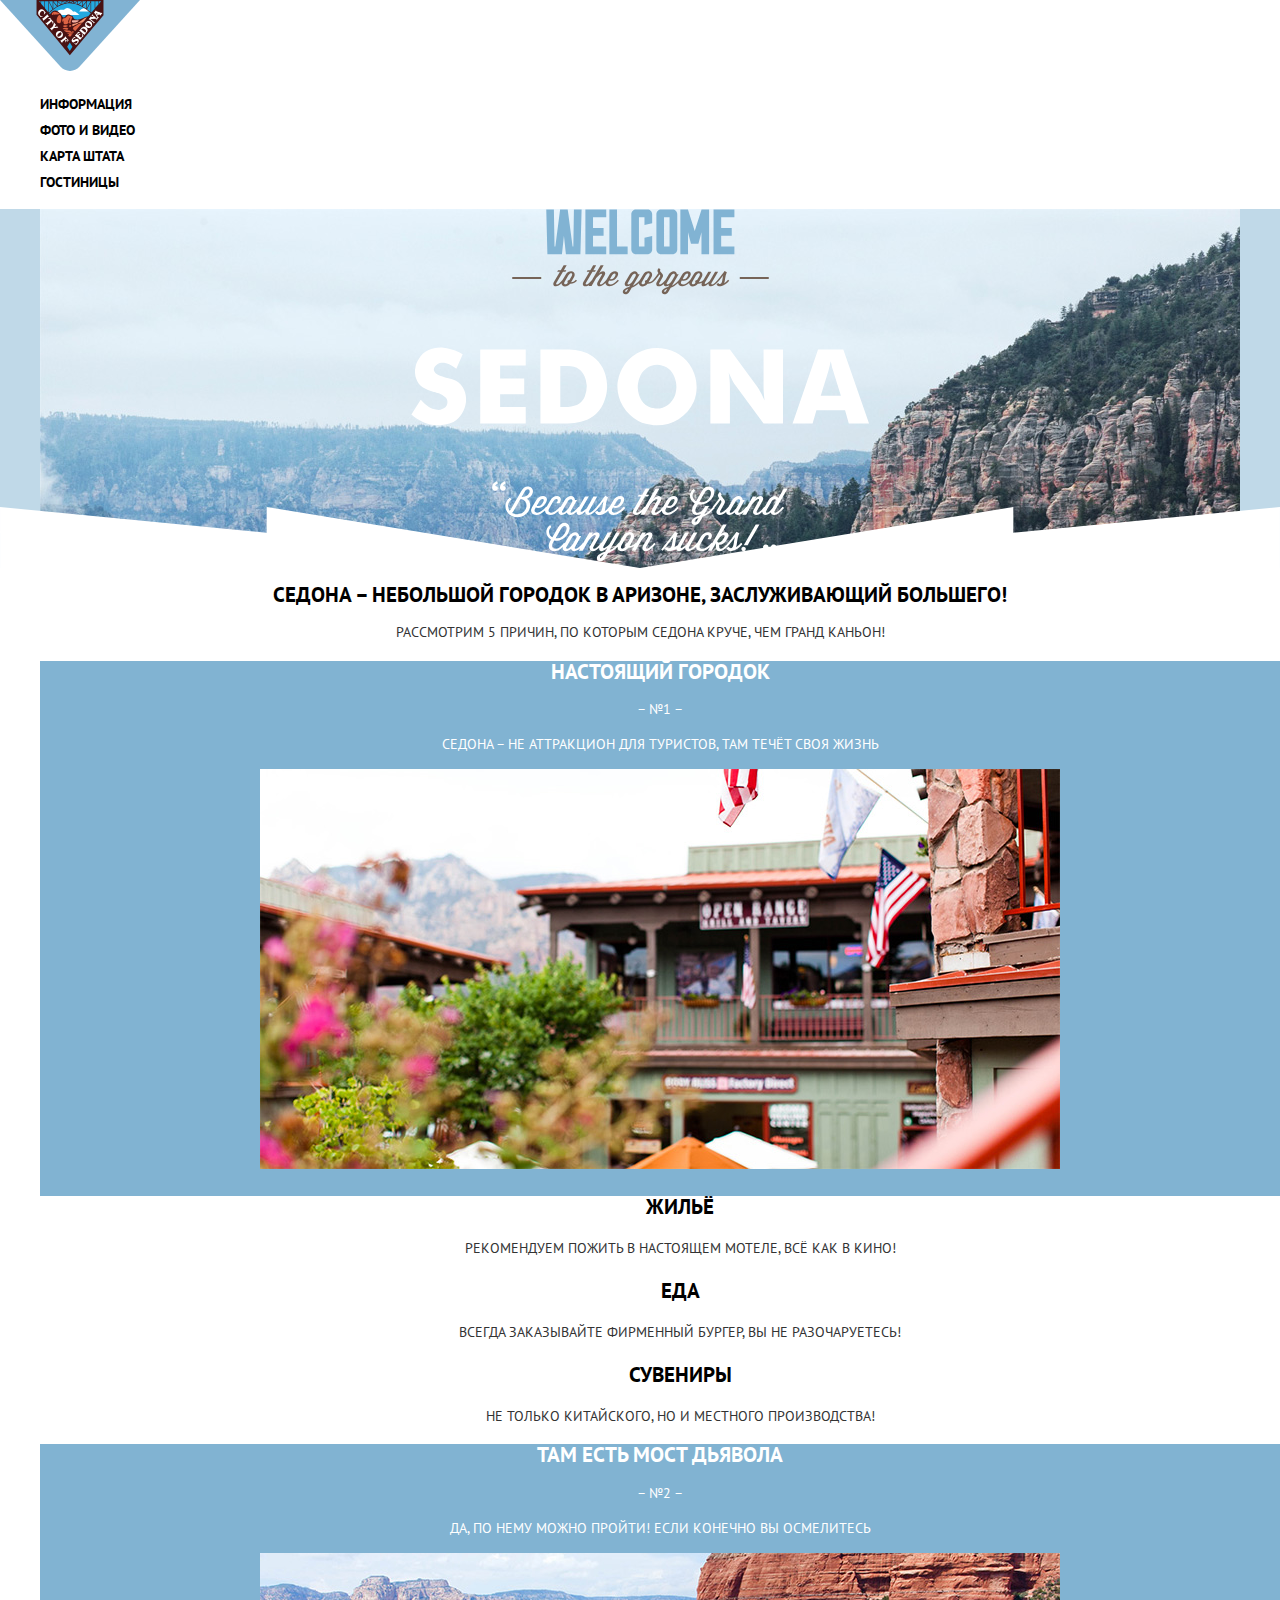
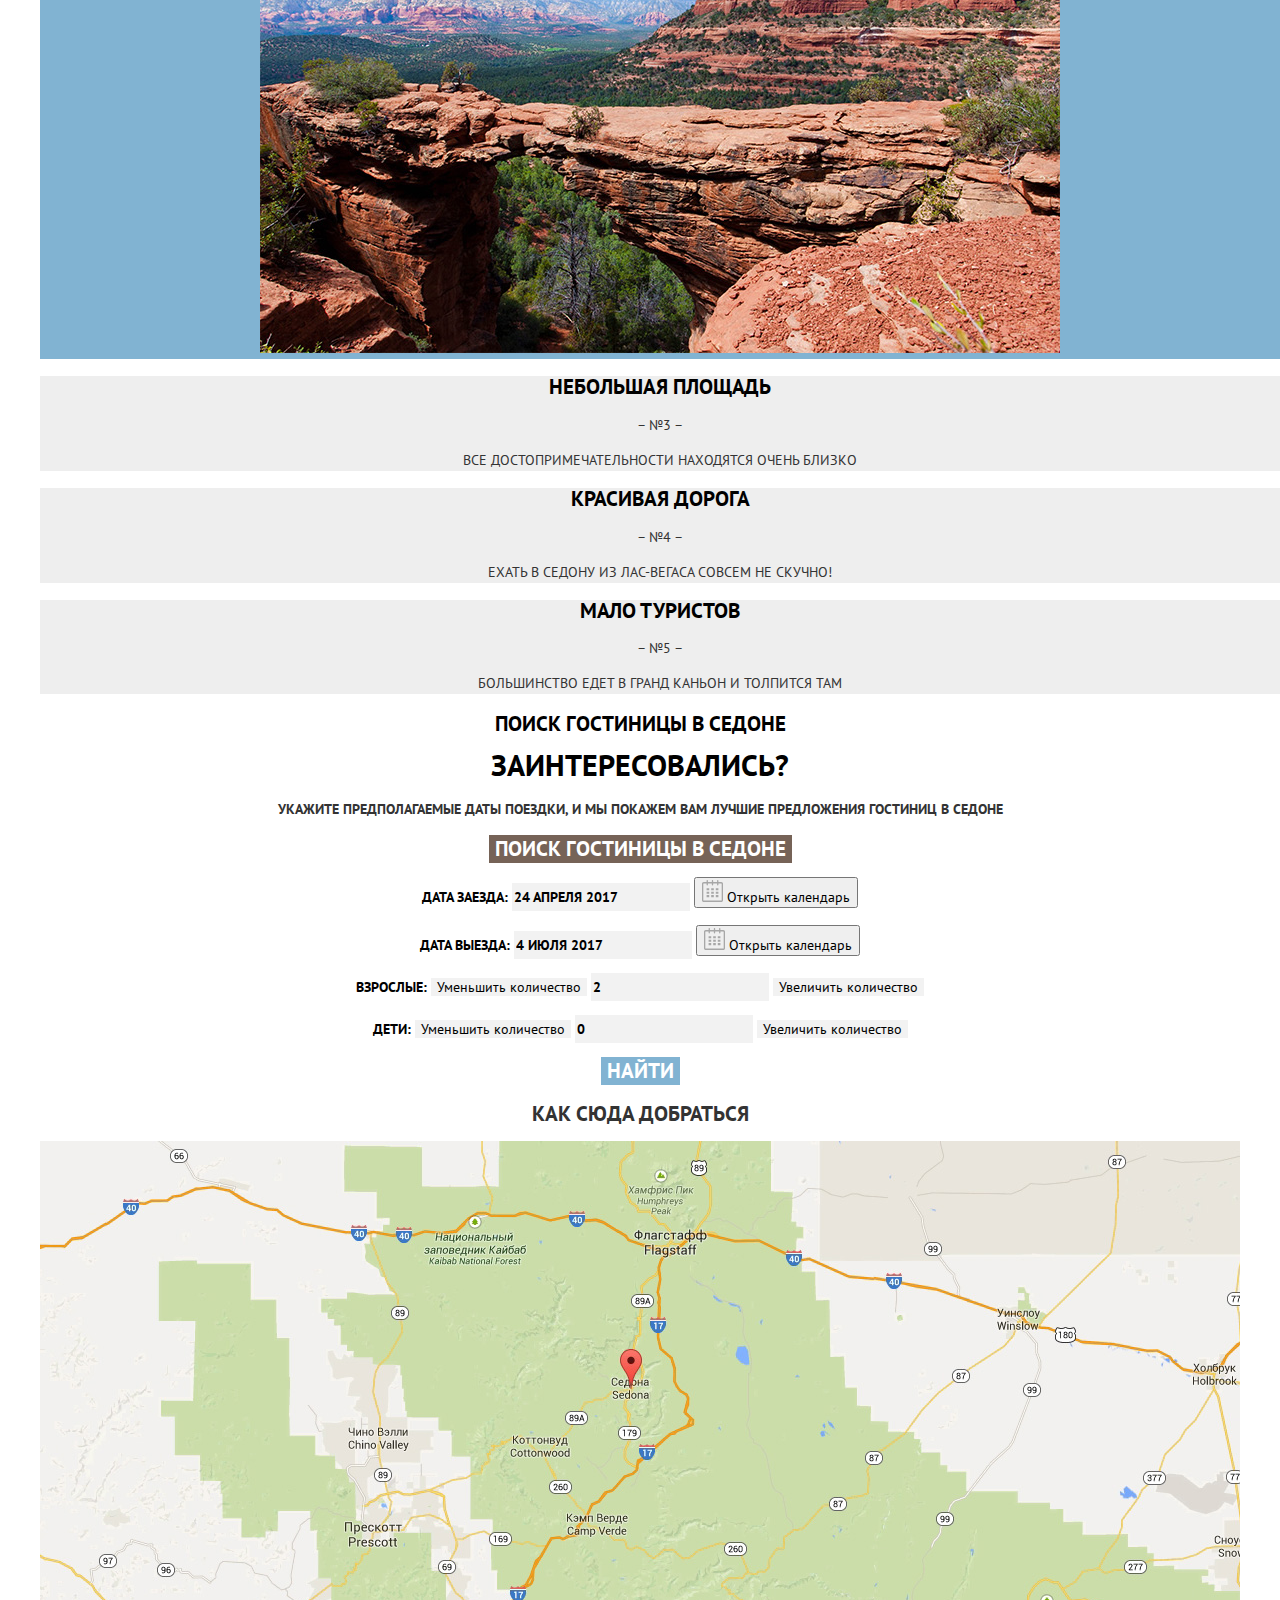
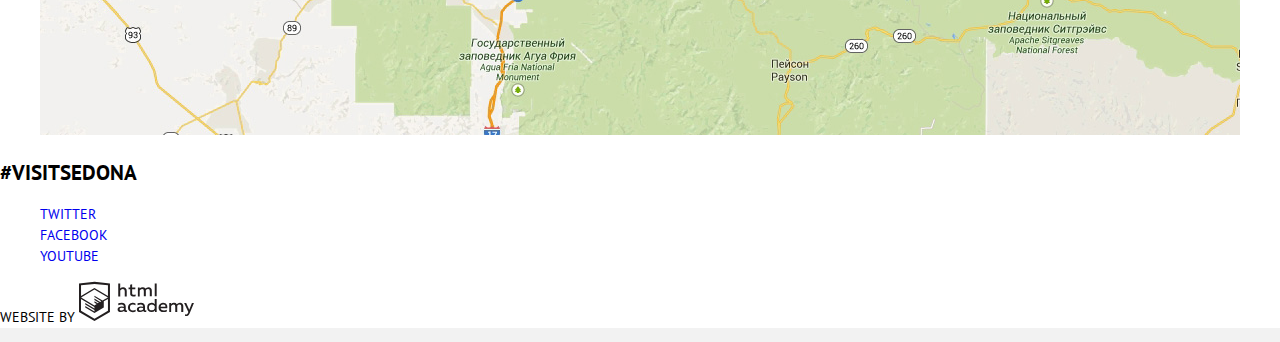
==== index.html @ 7638b052 "Добавляет базовую стилизацию" ====
<!DOCTYPE html>
<html lang="ru">
  <head>
    <meta charset="utf-8">
    <title>HTML Academy: Седона</title>
    <link href="https://fonts.googleapis.com/css?family=PT+Sans:400,700&amp;subset=cyrillic" rel="stylesheet">
    <link href="css/normalize.css" rel="stylesheet">
    <link href="css/style.css" rel="stylesheet">
  </head>
  <body>
    <div class="wrapper">
      <header class="main-header">
        <a class="main-header-logo"><img src="img/logo-sedona.svg" alt="Логотип города Седоны" width="140" height="71"></a>
        <nav class="main-nav">
          <ul class="main-nav-list">
            <li class="main-nav-item"><a href="information.html">Информация</a></li>
            <li class="main-nav-item"><a href="media.html">Фото и видео</a></li>
            <li class="main-nav-item"><a href="map.html">Карта штата</a></li>
            <li class="main-nav-item"><a href="hotels.html">Гостиницы</a></li>
          </ul>
        </nav>
      </header>
      <main class="container">
        <section class="intro" style="background-color: rgba(129, 179, 210, 0.5);">
          <img class="intro-text" src="img/intro-welcome.svg" alt="Добро пожаловать в Седону" width="459" height="353">
        </section>
        <section class="general-info">
          <h1>Седона – небольшой городок в Аризоне, заслуживающий большего!</h1>
          <p>Рассмотрим 5 причин, по которым Седона круче, чем Гранд Каньон!</p>
        </section>
        <section class="features-list">
          <ol>
            <li class="feature-item feature-separate">
              <h2>Настоящий городок</h2>
              <span>–  №1  –</span>
              <p>Седона – не аттракцион для туристов, там течёт своя жизнь</p>
              <img class="feature-image" src="img/feature-1.jpg" alt="Фото Седоны" width="800" height="400">
              <ul class="services-list">
                <li class="services-item">
                  <h3>Жильё</h3>
                  <p>Рекомендуем пожить в настоящем мотеле, всё как в кино!</p>
                </li>
                <li class="services-item">
                  <h3>Еда</h3>
                  <p>Всегда заказывайте фирменный бургер, вы не разочаруетесь!</p>
                </li>
                  <li class="services-item">
                  <h3>Сувениры</h3>
                  <p>Не только китайского, но и местного производства!</p>
                </li>
              </ul>
            </li>
            <li class="feature-item feature-separate">
              <h2>Там есть мост дьявола</h2>
              <span>–  №2 –</span>
              <p>Да, по нему можно пройти! Если конечно вы осмелитесь</p>
              <img class="feature-image" src="img/feature-2.jpg" alt="Мост дьявола" width="800" height="400">
            </li>
            <li class="feature-item feature-united">
              <h2>Небольшая площадь</h2>
              <span>–  №3 –</span>
              <p>Все достопримечательности находятся очень близко</p>
            </li>
            <li class="feature-item feature-united">
              <h2>Красивая дорога</h2>
              <span>–  №4 –</span>
              <p>Ехать в Седону из Лас-Вегаса совсем не скучно!</p>
            </li>
            <li class="feature-item feature-united">
              <h2>Мало туристов</h2>
              <span>–  №5 –</span>
              <p>Большинство едет в Гранд Каньон и толпится там</p>
            </li>
          </ol>
        </section>
        <section class="search-hotel">
          <h2 class="visually-hidden">Поиск гостиницы в Седоне</h2>
          <b>Заинтересовались?</b>
          <p>Укажите предполагаемые даты поездки, и мы покажем вам лучшие предложения гостиниц в Седоне</p>
          <button class="search-button" type="button">Поиск гостиницы в Седоне</button>
          <div class="modal">
            <form class="search-hotel-form" action="https://echo.htmlacademy.ru" method="post">
              <p class="search-form-item">
                <label for="arrival-date">Дата заезда:</label>
                <input type="text" id="arrival-date" name="arrival-date" value="24 апреля 2017">
                <button class="search-form-calendar" type="button">
                  <svg xmlns="http://www.w3.org/2000/svg" width="21" height="22" viewBox="0 0 21 22"><path d="M19.251 2.025h-2.845V.648c0-.381-.294-.689-.656-.689-.363 0-.656.308-.656.689v1.377h-3.938V.648c0-.381-.294-.689-.655-.689-.363 0-.657.308-.657.689v1.377H5.906V.648c0-.381-.294-.689-.656-.689-.363 0-.657.308-.657.689v1.377H1.75C.784 2.025 0 2.847 0 3.862v16.302C0 21.179.784 22 1.75 22h17.501c.966 0 1.749-.821 1.749-1.836V3.862c0-1.015-.783-1.837-1.749-1.837zm.437 18.139a.448.448 0 0 1-.437.459H1.75a.45.45 0 0 1-.438-.459V3.862a.45.45 0 0 1 .438-.459h2.844v1.378c0 .381.294.689.657.689.362 0 .656-.308.656-.689V3.403h3.938v1.378c0 .381.294.689.657.689.361 0 .655-.308.655-.689V3.403h3.938v1.378c0 .381.293.689.656.689.362 0 .656-.308.656-.689V3.403h2.845c.241 0 .437.206.437.459v16.302z"/><path d="M4.594 8.225h2.625v2.066H4.594zM4.594 11.668h2.625v2.067H4.594zM4.594 15.112h2.625v2.066H4.594zM9.188 15.112h2.625v2.066H9.188zM9.188 11.668h2.625v2.067H9.188zM9.188 8.225h2.625v2.066H9.188zM13.781 15.112h2.625v2.066h-2.625zM13.781 11.668h2.625v2.067h-2.625zM13.781 8.225h2.625v2.066h-2.625z"/></svg>
                  <span class="visually-hidden">Открыть календарь</span>
                </button>
              </p>
              <p class="search-form-item">
                <label for="departure-date">Дата выезда:</label>
                <input type="text" id="departure-date" name="departure-date" value="4 июля 2017">
                <button class="search-form-calendar" type="button">
                  <svg xmlns="http://www.w3.org/2000/svg" width="21" height="22" viewBox="0 0 21 22"><path d="M19.251 2.025h-2.845V.648c0-.381-.294-.689-.656-.689-.363 0-.656.308-.656.689v1.377h-3.938V.648c0-.381-.294-.689-.655-.689-.363 0-.657.308-.657.689v1.377H5.906V.648c0-.381-.294-.689-.656-.689-.363 0-.657.308-.657.689v1.377H1.75C.784 2.025 0 2.847 0 3.862v16.302C0 21.179.784 22 1.75 22h17.501c.966 0 1.749-.821 1.749-1.836V3.862c0-1.015-.783-1.837-1.749-1.837zm.437 18.139a.448.448 0 0 1-.437.459H1.75a.45.45 0 0 1-.438-.459V3.862a.45.45 0 0 1 .438-.459h2.844v1.378c0 .381.294.689.657.689.362 0 .656-.308.656-.689V3.403h3.938v1.378c0 .381.294.689.657.689.361 0 .655-.308.655-.689V3.403h3.938v1.378c0 .381.293.689.656.689.362 0 .656-.308.656-.689V3.403h2.845c.241 0 .437.206.437.459v16.302z"/><path d="M4.594 8.225h2.625v2.066H4.594zM4.594 11.668h2.625v2.067H4.594zM4.594 15.112h2.625v2.066H4.594zM9.188 15.112h2.625v2.066H9.188zM9.188 11.668h2.625v2.067H9.188zM9.188 8.225h2.625v2.066H9.188zM13.781 15.112h2.625v2.066h-2.625zM13.781 11.668h2.625v2.067h-2.625zM13.781 8.225h2.625v2.066h-2.625z"/></svg>
                  <span class="visually-hidden">Открыть календарь</span>
                </button>
              </p>
              <p class="search-form-item">
                <label for="adults-amount">Взрослые:</label>
                <button class="amount-button amount-less" type="button">
                  <span class="visually-hidden">Уменьшить количество</span>
                </button>
                <input type="text" id="adults-amount" name="adults-amount" value="2">
                <button class="amount-button amount-more" type="button">
                  <span class="visually-hidden">Увеличить количество</span>
                </button>
              </p>
              <p class="search-form-item">
                <label for="children-amount">Дети:</label>
                <button class="amount-button amount-less" type="button">
                  <span class="visually-hidden">Уменьшить количество</span>
                </button>
                <input type="text" id="children-amount" name="children-amount" value="0">
                <button class="amount-button amount-more" type="button">
                  <span class="visually-hidden">Увеличить количество</span>
                </button>
              </p>
              <button class="modal-search-button" type="submit">Найти</button>
            </form>
          </div>
        </section>
        <section class="map">
          <h2 class="visually-hidden">Как сюда добраться</h2>
          <img src="img/map.jpg" alt="Карта дорог, ведущих к Седоне" width="1200" height="594">
        </section>
      </main>
      <footer class="main-footer">
        <p class="footer-hashtag">#visitsedona</p>
        <div class="footer-social">
          <ul>
            <li>
              <a class="social-button social-button-twitter" href="#"><span class="visually-hidden">Twitter</span></a>
            </li>
            <li>
              <a class="social-button social-button-facebook" href="#"><span class="visually-hidden">Facebook</span></a>
            </li>
            <li>
              <a class="social-button social-button-youtube" href="#"><span class="visually-hidden">Youtube</span></a>
            </li>
          </ul>
        </div>
        <p class="footer-copyright">
          <span>Website by</span>
          <a class="main-footer-logo" href="https://htmlacademy.ru/intensive/htmlcss" target="_blank">
            <svg id="Layer_1" data-name="Layer 1" xmlns="http://www.w3.org/2000/svg" viewBox="0 0 108.08 36.85" width="115" height="41"><title>Логотип HTML Academy</title><path d="M44.61,26.88a2,2,0,0,0,.55-0.1v1.33a3.25,3.25,0,0,1-1.18.21,1.67,1.67,0,0,1-1.67-1,4.84,4.84,0,0,1-3.14,1.08c-1.51,0-2.91-.83-2.91-2.55,0-2.13,2-2.79,3.71-2.79a11.08,11.08,0,0,1,2.17.25v-0.3c0-1-.76-1.77-2.19-1.77a7.42,7.42,0,0,0-3,.64v-1.7a10.21,10.21,0,0,1,3.19-.55c2.36,0,3.81,1.12,3.81,3.65v3a0.54,0.54,0,0,0,.49.59h0.17Zm-6.44-1.13A1.35,1.35,0,0,0,39.63,27h0.11a3.39,3.39,0,0,0,2.41-1V24.58a9.72,9.72,0,0,0-1.81-.21c-1,0-2.16.33-2.16,1.38h0Zm12.36-6.11a5,5,0,0,1,2.57.64V22a4.08,4.08,0,0,0-2.3-.7,2.75,2.75,0,1,0,0,5.49,5,5,0,0,0,2.43-.64v1.71a6.27,6.27,0,0,1-2.76.57A4.21,4.21,0,0,1,46,24.51q0-.21,0-0.41a4.32,4.32,0,0,1,4.18-4.46h0.38Zm12.17,7.24a2,2,0,0,0,.55-0.1v1.33a3.25,3.25,0,0,1-1.18.21,1.67,1.67,0,0,1-1.67-1,4.84,4.84,0,0,1-3.14,1.08c-1.51,0-2.91-.83-2.91-2.55,0-2.13,2-2.79,3.71-2.79a11.08,11.08,0,0,1,2.17.25v-0.3c0-1-.76-1.77-2.19-1.77a7.42,7.42,0,0,0-3,.64v-1.7a10.21,10.21,0,0,1,3.19-.55c2.36,0,3.81,1.12,3.81,3.65v3a0.54,0.54,0,0,0,.49.59h0.17Zm-6.44-1.13A1.35,1.35,0,0,0,57.73,27h0.11a3.39,3.39,0,0,0,2.41-1V24.58a9.72,9.72,0,0,0-1.81-.21c-1.06,0-2.16.33-2.16,1.38h0ZM73,16V28.2H71.35V26.88a3.88,3.88,0,0,1-3.19,1.54,4.4,4.4,0,0,1,0-8.78,3.81,3.81,0,0,1,3,1.3V16H73Zm-4.53,5.22a2.76,2.76,0,1,0,0,5.52A2.86,2.86,0,0,0,71.15,25V23A2.91,2.91,0,0,0,68.49,21.27ZM79,19.64c3.31,0,4.46,2.68,3.92,5.09H76.7c0.21,1.5,1.67,2.11,3.19,2.11a6.11,6.11,0,0,0,2.64-.59v1.6a7.14,7.14,0,0,1-3,.57C77,28.42,74.78,27,74.78,24a4.18,4.18,0,0,1,4-4.39H79Zm0.09,1.54a2.28,2.28,0,0,0-2.44,2.1v0.06H81.3A2,2,0,0,0,79.13,21.18Zm5.73,7V19.87h1.65v1a3.81,3.81,0,0,1,2.78-1.27A2.86,2.86,0,0,1,91.89,21a4.12,4.12,0,0,1,2.91-1.33A3.06,3.06,0,0,1,98,23V28.2h-1.9V23.05a1.59,1.59,0,0,0-1.42-1.75H94.42a2.8,2.8,0,0,0-2.07,1.12V28.2h-1.9V23.05A1.59,1.59,0,0,0,89,21.31H88.8a3,3,0,0,0-2.21,1.29v5.63H84.86Zm21.31-8.33h1.9l-3.91,9.46c-0.9,2.17-2.09,2.86-3.35,2.86a4.76,4.76,0,0,1-1.1-.14V30.46a2.86,2.86,0,0,0,.85.12c0.9,0,1.58-.64,2.07-1.9l0.17-.42-4-8.4h2l2.86,6.29ZM38.73,1.46V6.22a3.81,3.81,0,0,1,2.7-1.14,3.25,3.25,0,0,1,3.44,3.4v5.15H43V8.72a1.81,1.81,0,0,0-1.61-2h-0.3a2.93,2.93,0,0,0-2.32,1.39v5.52h-1.9V1.46h1.9ZM49.94,2.31v3h3V6.91h-3v3.81c0,1.1.5,1.46,1.58,1.46a4.49,4.49,0,0,0,1.69-.33v1.6A6.8,6.8,0,0,1,51,13.8a2.55,2.55,0,0,1-2.86-2.74V6.89H46.58V5.26h1.5V2.74Zm5.4,11.31V5.28H57v1A3.81,3.81,0,0,1,59.77,5a2.86,2.86,0,0,1,2.6,1.33A4.12,4.12,0,0,1,65.28,5,3.06,3.06,0,0,1,68.44,8.4v5.21h-1.9V8.46a1.59,1.59,0,0,0-1.42-1.75H64.89a2.8,2.8,0,0,0-2.07,1.12v5.78h-1.9V8.46A1.59,1.59,0,0,0,59.5,6.71H59.27A3,3,0,0,0,57.06,8v5.63H55.34ZM71.17,1.45H73V13.6H71.17V1.45ZM14.71,0H14.55L0,1.54V28.21l14.55,8.66,14.55-8.66V1.54Zm12.5,27.1L14.55,34.64,1.9,27.12V16.18l12.59,7.5V25L5.86,19.9v1.31l8.68,5.21v1.39L5.87,22.65V24l8.68,5.21,8.75-5.24V18.31L27.2,16V27.12Zm0-12.53-3.48,2-1.6,1L14.51,13v1.31L21,18.23H21l-0.14.09-1,.54-5.37-3.2V17l4.24,2.52-1,.67-3.2-1.9v1.31l2.1,1.24L14.5,22.1,2,14.65,14.51,7.11Zm0-1.32L14.49,5.76,1.91,13.25v-10L14.56,1.92,27.21,3.25v10h0Z" transform="translate(0 -0.02)"/></svg>
          </a>
        </p>
      </footer>
    </div>
  </body>
</html>
---- css/style.css ----
body {
  margin: 0;
  padding: 0;

  font-family: "PT Sans", Arial, sans-serif;
  font-size: 14px;
  line-height: 21px;
  color: #333333;
  text-transform: uppercase;

  background-color: #f2f2f2;

}

.wrapper {
  background-color: #ffffff;
}

a {
  text-decoration: none;
}

.main-header {
  background-color: #ffffff;
}

.main-nav {
  line-height: 26px;
  font-weight: bold;
  color: #000000;
}

.main-nav-list {
  list-style: none;
}

.main-nav-list a {
  color: #000000;
}

.main-nav-list a:hover,
.main-nav-list a:focus {
  color: #81b3d2;
}

.main-nav-list a:active {
  color: rgba(0, 0, 0, 0.3);
}

.main-nav-current a {
  color: #766357;
}

/*Главная страница*/

.intro {
  text-align: center;

  background-color: rgba(129, 179, 210, 0.5);
  background-image:
  url("../img/intro-mask.svg"),
  url("../img/background-photo.jpg");
  background-repeat: no-repeat;
  background-position:
  bottom center,
  top center;
}

.general-info {
  text-align: center;
}

.general-info h1 {
  font-size: 21px;
  line-height: 26px;
  font-weight: bold;
  color: #000000;

  background-color: #ffffff;
}

.features-list {
  text-align: center;
  color: #333333;
}

.features-list ol,
.features-list ul {
  list-style: none;
}

.features-list h2,
.features-list h3 {
  font-size: 21px;
  color: #000000;
}

.feature-separate {
  color: #ffffff;

  background-color: #81b3d2;
}

.feature-separate h2 {
  color: #ffffff;
}

.services-list {
  background-color: #ffffff;
}

.services-list p {
  color: #333333;
}

.feature-united {
  background-color: #eeeeee;
}

.search-hotel {
  text-align: center;
  line-height: 24px;
  font-weight: bold;
  color: #000000;
}

.search-hotel b {
  font-size: 30px;
  font-weight: bold;
}

.search-hotel > p {
  color: #333333;
}

.search-button {
  font-size: 21px;
  font-weight: bold;
  line-height: 26px;
  text-transform: uppercase;
  color: #ffffff;

  background-color: #766357;
  border: none;
}

.search-button:hover,
.search-button:focus {
  background-color: #604e43;
}

.search-button:active {
  color: rgba(255, 255, 255, 0.3);
  background-color: #503e33;
}

.search-form-item input {
  font-size: 14px;
  font-weight: bold;
  line-height: 26px;
  text-transform: uppercase;

  background-color: #f2f2f2;
  border: none;
}

.search-form-item input:hover {
  background-color: #ebebeb;
}

.search-form-item input:focus {
  background-color: #ffffff;
  border: 2px solid #e5e5e5;
}

.search-form-calendar svg {
  fill: rgba(0, 0, 0, 0.3);
}

.search-form-calendar svg:hover {
  fill: #333333;
}

.amount-button {
  background-color: #f2f2f2;
  border: none;
}

.modal-search-button {
  font-size: 21px;
  line-height: 26px;
  font-weight: bold;
  text-transform: uppercase;
  text-align: center;
  color: #ffffff;

  background-color: #81b3d2;
  border: none;
}

.modal-search-button:hover,
.modal-search-button:focus {
  background-color: #669ec0;
}

.modal-search-button:active {
  color: rgba(255, 255, 255, 0.3);

  background-color: #5496bd;
}

.map {
  text-align: center;
}

/*Внутренняя страница*/

.hotel-filters{
  color: #ffffff;

  background-color: #81b3d2;
  background-image: url("../img/filter-background.jpg");
  background-repeat: no-repeat;
  background-position: 0 -290px;
}

.hotel-filter fieldset {
  border: none;
}

.hotel-filter legend {
  font-size: 16px;
  font-weight: bold;
}

.hotel-filter ul {
  list-style: none;
}

.price-range input {
  font-size: 14px;
  line-height: 21px;
  text-align: center;
  color: #ffffff;

  background-color: transparent;
  border: 2px solid #ffffff;
}

.hotel-filter-button {
  font-size: 14px;
  line-height: 21px;
  text-transform: uppercase;
  color: #ffffff;

  background-color: transparent;
  border: 2px solid #ffffff;
}

.hotel-filter-button:hover,
.hotel-filter-button:focus {
  color: #000000;

  background-color: #ffffff;
}

.hotels-found ul {
  list-style: none;
}

.hotels-found > p {
  font-size: 21px;
  line-height: 26px;
  font-weight: bold;
  color: #000000;
}

.hotels-sort {
  font-size: 10.5px;
  line-height: 17.5px;
  font-weight: normal;
}

.hotels-sort-list a {
  color: rgba(0, 0, 0, 0.3);
  border-bottom: 2px dotted #81b3d2;
}

.hotels-sort-list a:hover,
.hotels-sort-list a:focus {
  color: #81b3d2;
}

.hotels-sort-list a:active {
  color: #000000;
  border-bottom: none;
}

.sort-active a {
  color: #81b3d2;
  border-bottom: none;
}

.hotels-found-info a {
  font-size: 21px;
  font-weight: bold;
  line-height:  26px;
  color: #000000;
}

a.hotels-found-heading:hover,
a.hotels-found-heading:focus {
color: #81b3d2;
}

a.hotels-found-heading:active {
color: rgba(0, 0, 0, 0.3);
}

.rating {
  color: #666666;

  background-color: #f2f2f2;
}

.hotels-found-buttons a {
  font-size: 14px;
  line-height: 21px;
  text-align: center;
  color: #ffffff;
}

.details-button {
  background-color: #81b3d2;
}

.details-button:hover,
.details-button:focus {
  background-color: #669ec0;
}

.details-button:active {
  color: rgba(255, 255, 255, 0.3);

  background-color: #5496bd;
}

.book-button {
  background-color: #766357;
}

.book-button:hover,
.book-button:focus {
  background-color: #604e43;
}

.book-button:active {
  color: rgba(255, 255, 255, 0.3);

  background-color: #503e33;
}


/*Футер*/

.main-footer {
  background-color: rgba(255, 255, 255, 0.9);
}

.footer-social ul {
  list-style: none;
}

.footer-hashtag {
  font-size: 21px;
  font-weight: bold;
  text-transform: uppercase;
  color: #000000;
}

.footer-copyright span {
  color: #000000;
}

.main-footer-logo svg {
  fill: #231f20;
}

.main-footer-logo svg:hover,
.main-footer-logo svg:focus {
  fill: #81b3d2;
}

.main-footer-logo svg:active {
  fill: #bdbbbc;
}
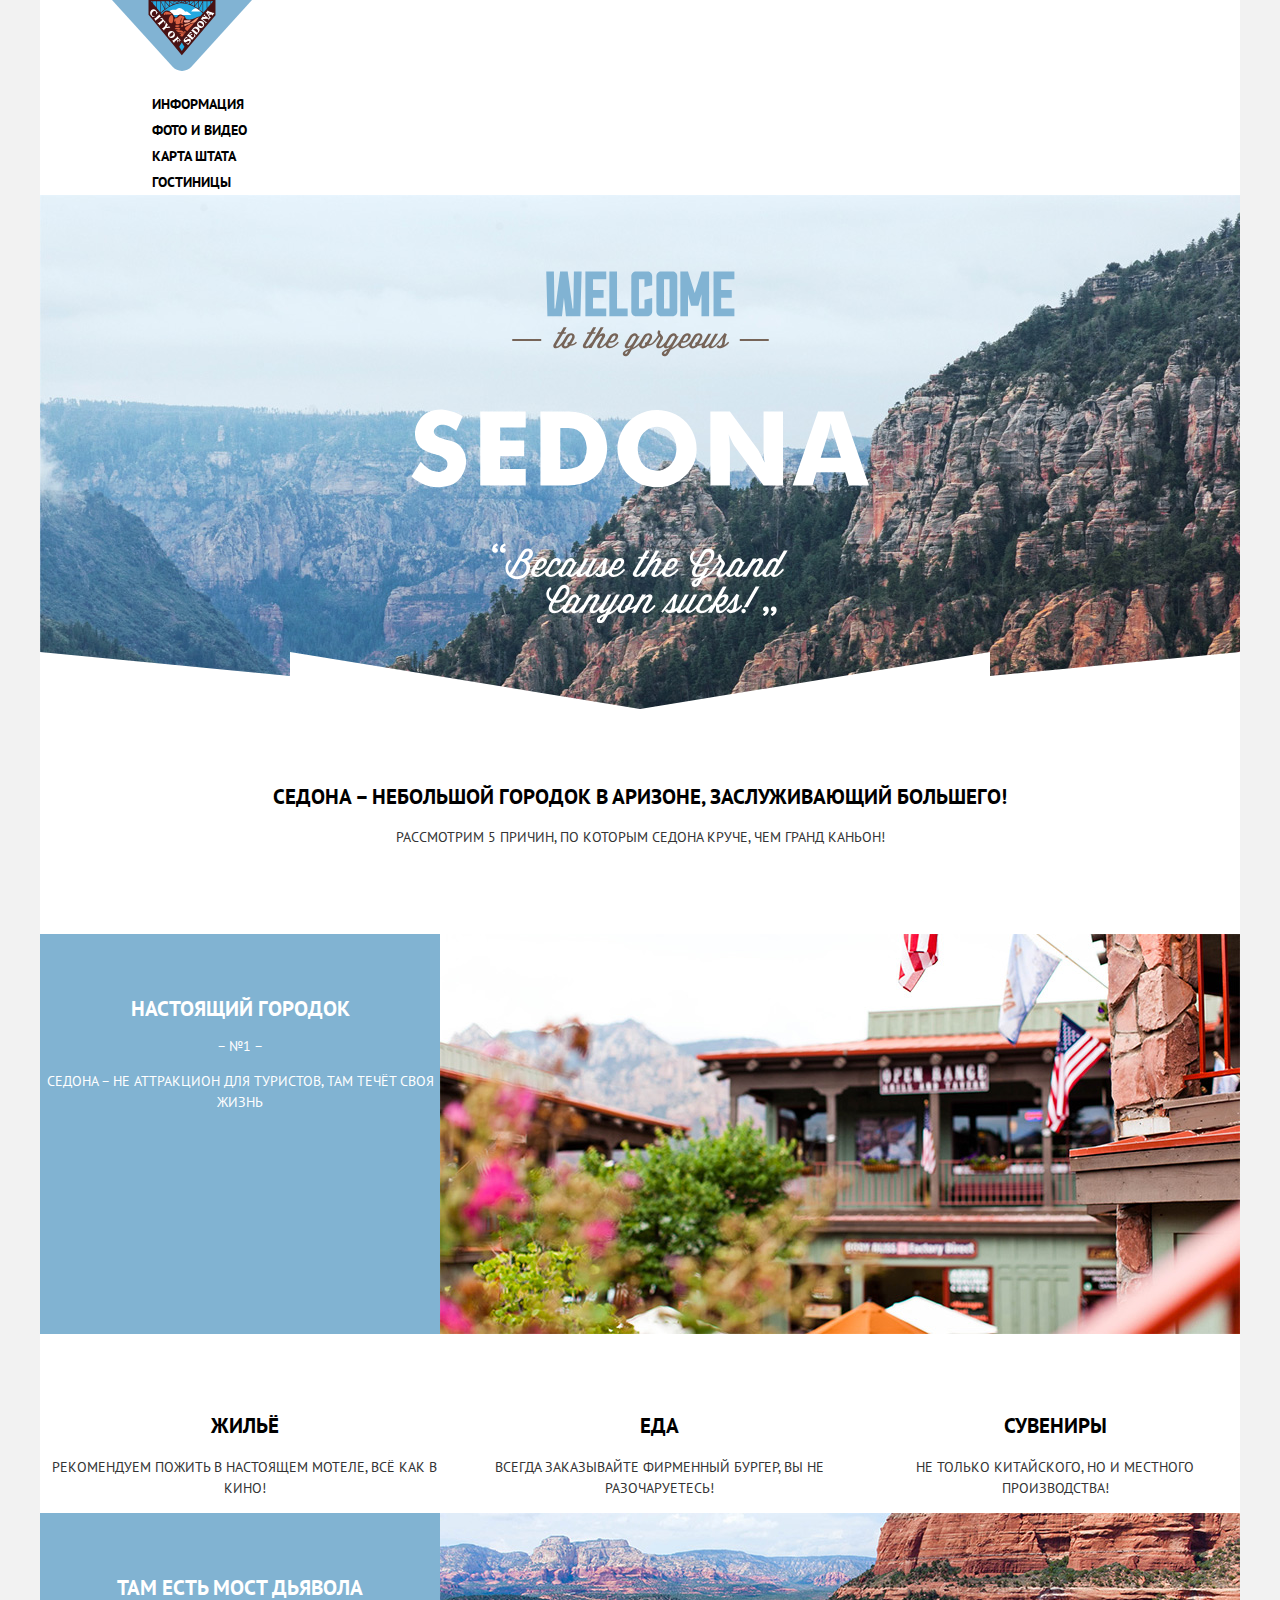
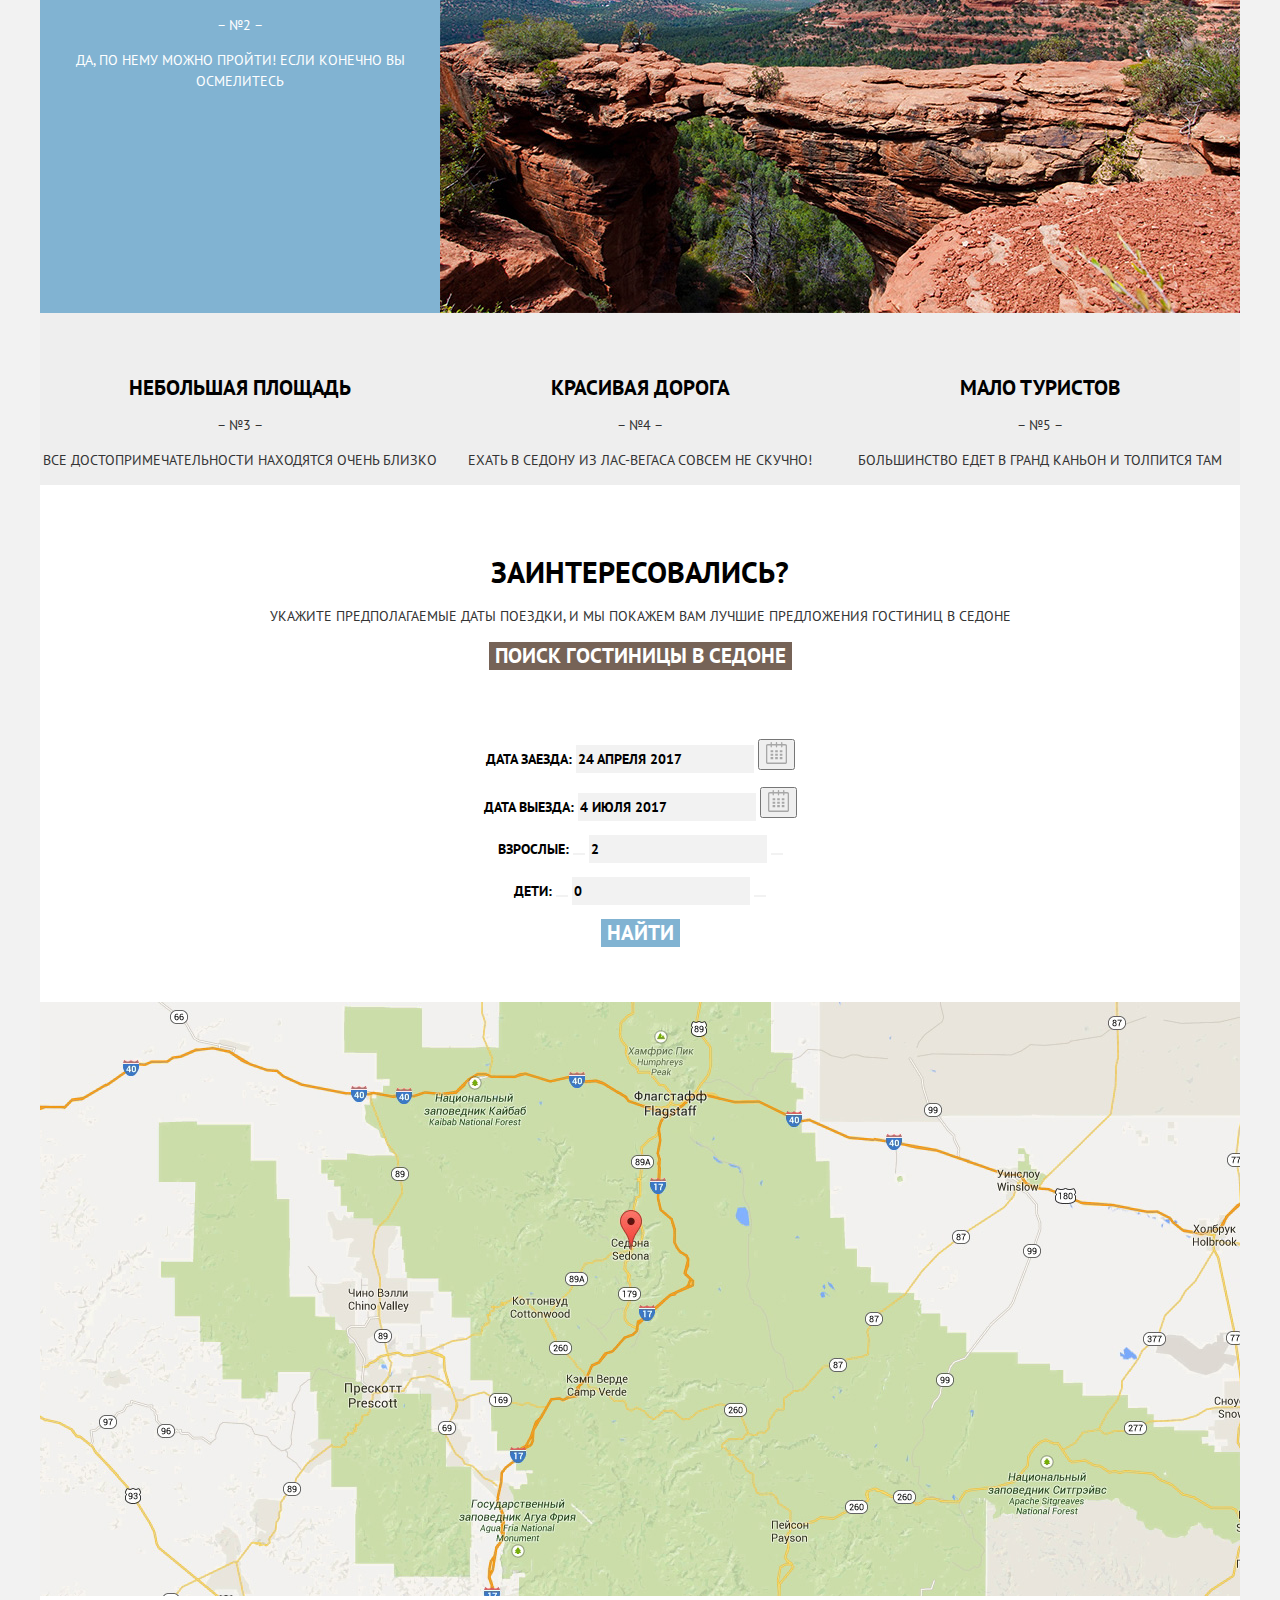
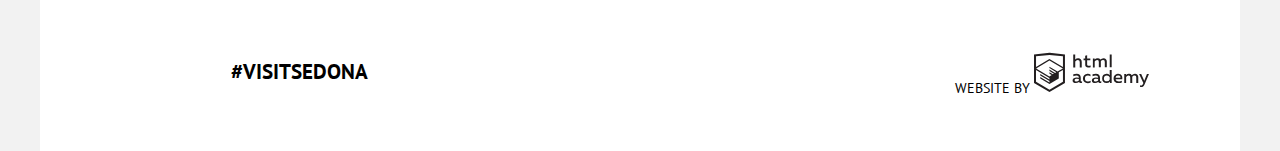
==== commit 4b02a3d5: "Создаёт сетку главной и внутренней страниц" ====
--- a/index.html
+++ b/index.html
@@ -31,9 +31,11 @@
         <section class="features-list">
           <ol>
             <li class="feature-item feature-separate">
-              <h2>Настоящий городок</h2>
-              <span>–  №1  –</span>
-              <p>Седона – не аттракцион для туристов, там течёт своя жизнь</p>
+              <div class="feature-description">
+                <h2>Настоящий городок</h2>
+                <span>–  №1  –</span>
+                <p>Седона – не аттракцион для туристов, там течёт своя жизнь</p>
+              </div>
               <img class="feature-image" src="img/feature-1.jpg" alt="Фото Седоны" width="800" height="400">
               <ul class="services-list">
                 <li class="services-item">
@@ -51,9 +53,11 @@
               </ul>
             </li>
             <li class="feature-item feature-separate">
-              <h2>Там есть мост дьявола</h2>
-              <span>–  №2 –</span>
-              <p>Да, по нему можно пройти! Если конечно вы осмелитесь</p>
+              <div class="feature-description">
+                <h2>Там есть мост дьявола</h2>
+                <span>–  №2 –</span>
+                <p>Да, по нему можно пройти! Если конечно вы осмелитесь</p>
+              </div>
               <img class="feature-image" src="img/feature-2.jpg" alt="Мост дьявола" width="800" height="400">
             </li>
             <li class="feature-item feature-united">
--- a/css/style.css
+++ b/css/style.css
@@ -13,6 +13,10 @@
 }
 
 .wrapper {
+  max-width: 1200px;
+  min-width: 768px;
+  margin: 0 auto;
+
   background-color: #ffffff;
 }
 
@@ -20,7 +24,31 @@
   text-decoration: none;
 }
 
+img {
+  max-width: 100%;
+}
+
+.visually-hidden:not(:focus):not(:active),
+input[type="checkbox"].visually-hidden,
+input[type="radio"].visually-hidden {
+  position: absolute;
+  width: 1px;
+  height: 1px;
+  margin: -1px;
+  border: 0;
+  padding: 0;
+  white-space: nowrap;
+  clip-path: inset(100%);
+  clip: rect(0 0 0 0);
+  overflow: hidden;
+}
+
 .main-header {
+  width: 88%;
+  padding-left: 6%;
+  padding-right: 6%;
+  margin: 0;
+
   background-color: #ffffff;
 }
 
@@ -31,6 +59,8 @@
 }
 
 .main-nav-list {
+  margin-bottom: 0;
+
   list-style: none;
 }
 
@@ -54,6 +84,10 @@
 /*Главная страница*/
 
 .intro {
+  width: 100%;
+  padding-top: 76px;
+  padding-bottom: 79px;
+
   text-align: center;
 
   background-color: rgba(129, 179, 210, 0.5);
@@ -62,11 +96,18 @@
   url("../img/background-photo.jpg");
   background-repeat: no-repeat;
   background-position:
-  bottom center,
+  center bottom,
   top center;
+  background-size:
+  100% 57px,
+  cover;
 }
 
 .general-info {
+  margin: 0;
+  padding-top: 61px;
+  padding-bottom: 56px;
+
   text-align: center;
 }
 
@@ -79,13 +120,26 @@
   background-color: #ffffff;
 }
 
+.general-info p {
+  line-height: 26px;
+}
+
 .features-list {
+  width: 100%;
+  margin: 0;
+
   text-align: center;
   color: #333333;
+}
+
+.features-list ol {
+  display: flex;
+  flex-wrap: wrap;
 }
 
 .features-list ol,
 .features-list ul {
+  padding-left: 0;
   list-style: none;
 }
 
@@ -96,17 +150,43 @@
 }
 
 .feature-separate {
+  width: 100%;
+  display: flex;
+  justify-content: flex-start;
+  flex-wrap: wrap;
+
   color: #ffffff;
 
   background-color: #81b3d2;
 }
 
+.feature-description {
+  width: 33.33333333%;
+
+  padding-top: 46px;
+}
+
 .feature-separate h2 {
   color: #ffffff;
 }
 
+.feature-image {
+  width: 66.66666666%;
+  height: auto;
+}
+
 .services-list {
+  width: 100%;
+  display: flex;
+  padding-top: 60px;
+
   background-color: #ffffff;
+}
+
+.services-list-item {
+  width: 33.33333333%;
+
+  text-align: center;
 }
 
 .services-list p {
@@ -114,10 +194,17 @@
 }
 
 .feature-united {
+  width: 33.33333333%;
+
+  padding-top: 46px;
+
   background-color: #eeeeee;
 }
 
 .search-hotel {
+  width: 100%;
+  padding-top: 55px;
+
   text-align: center;
   line-height: 24px;
   font-weight: bold;
@@ -126,10 +213,12 @@
 
 .search-hotel b {
   font-size: 30px;
+  line-height: 36px;
   font-weight: bold;
 }
 
 .search-hotel > p {
+  font-weight: normal;
   color: #333333;
 }
 
@@ -154,6 +243,16 @@
   background-color: #503e33;
 }
 
+.modal {
+  width: 568px;
+  margin: 0 auto;
+  padding: 55px;
+}
+
+.search-form-item {
+  line-height: 26px;
+}
+
 .search-form-item input {
   font-size: 14px;
   font-weight: bold;
@@ -210,12 +309,24 @@
 }
 
 .map {
-  text-align: center;
+  width: 100%;
+
+  text-align: center;
+}
+
+.map img {
+  height: auto;
 }
 
 /*Внутренняя страница*/
 
-.hotel-filters{
+.hotel-filters {
+  width: 88%;
+  padding-left: 6%;
+  padding-right: 6%;
+  padding-top: 28px;
+  padding-bottom: 30px;
+
   color: #ffffff;
 
   background-color: #81b3d2;
@@ -224,7 +335,17 @@
   background-position: 0 -290px;
 }
 
+.hotel-filter {
+  display: flex;
+  justify-content: space-between;
+  align-items: flex-start;
+
+  width: 100%;
+}
+
 .hotel-filter fieldset {
+  margin: 0;
+  padding: 0;
   border: none;
 }
 
@@ -264,21 +385,53 @@
   background-color: #ffffff;
 }
 
+.hotels-found {
+  padding-left: 6%;
+  padding-right: 6%;
+}
+
+.hotels-sort-wrapper {
+  display: flex;
+  justify-content: space-between;
+  align-items: baseline;
+  width: 100%;
+
+  font-size: 21px;
+  line-height: 26px;
+  font-weight: bold;
+  color: #000000;
+}
+
+.hotels-sort-wrapper > p {
+  margin-right: 48px;
+}
+
 .hotels-found ul {
   list-style: none;
 }
 
-.hotels-found > p {
-  font-size: 21px;
-  line-height: 26px;
-  font-weight: bold;
-  color: #000000;
+.hotels-found-list {
+  padding: 0;
 }
 
 .hotels-sort {
-  font-size: 10.5px;
-  line-height: 17.5px;
+  display: flex;
+  margin-right: auto;
+  flex-grow: 1;
+
+  font-size: 12px;
+  line-height: 18px;
   font-weight: normal;
+}
+
+.hotels-sort-list {
+  display: flex;
+  justify-content: space-around;
+  padding-left: 5px;
+}
+
+.hotels-sort-function {
+  padding-left: 33px;
 }
 
 .hotels-sort-list a {
@@ -301,6 +454,38 @@
   border-bottom: none;
 }
 
+.hotels-sort-order {
+  margin-left: auto;
+}
+
+.hotels-found-list {
+  display: flex;
+  flex-direction: column;
+  align-items: flex-start;
+  width: 100%;
+  margin: 0;
+}
+
+.hotels-found-item {
+  display: flex;
+  align-items: flex-start;
+
+  width: 100%;
+  padding-top: 30px;
+  padding-bottom: 30px;
+}
+
+.hotels-found-info {
+  margin-left: 32px;
+
+  vertical-align: center;
+}
+
+.hotels-found-info h3 {
+  margin: 0;
+  margin-top: -5px;
+}
+
 .hotels-found-info a {
   font-size: 21px;
   font-weight: bold;
@@ -317,7 +502,13 @@
 color: rgba(0, 0, 0, 0.3);
 }
 
-.rating {
+.hotels-found-img {
+  order: -1;
+}
+
+.hotels-found-rating {
+  margin-left: auto;
+
   color: #666666;
 
   background-color: #f2f2f2;
@@ -364,7 +555,19 @@
 /*Футер*/
 
 .main-footer {
+  display: flex;
+  justify-content: space-around;
+  width: 94%;
+  padding-left: 6%;
+  padding-top: 36px;
+  padding-bottom: 36px;
+
   background-color: rgba(255, 255, 255, 0.9);
+}
+
+.footer-social {
+  width: 33%;
+  text-align: center;
 }
 
 .footer-social ul {
@@ -372,13 +575,23 @@
 }
 
 .footer-hashtag {
+  width: 33%;
+  text-align: center;
+
   font-size: 21px;
   font-weight: bold;
+  line-height: 26px;
   text-transform: uppercase;
   color: #000000;
 }
 
+.footer-copyright {
+  width: 33%;
+  text-align: center;
+}
+
 .footer-copyright span {
+  line-height: 26px;
   color: #000000;
 }
 
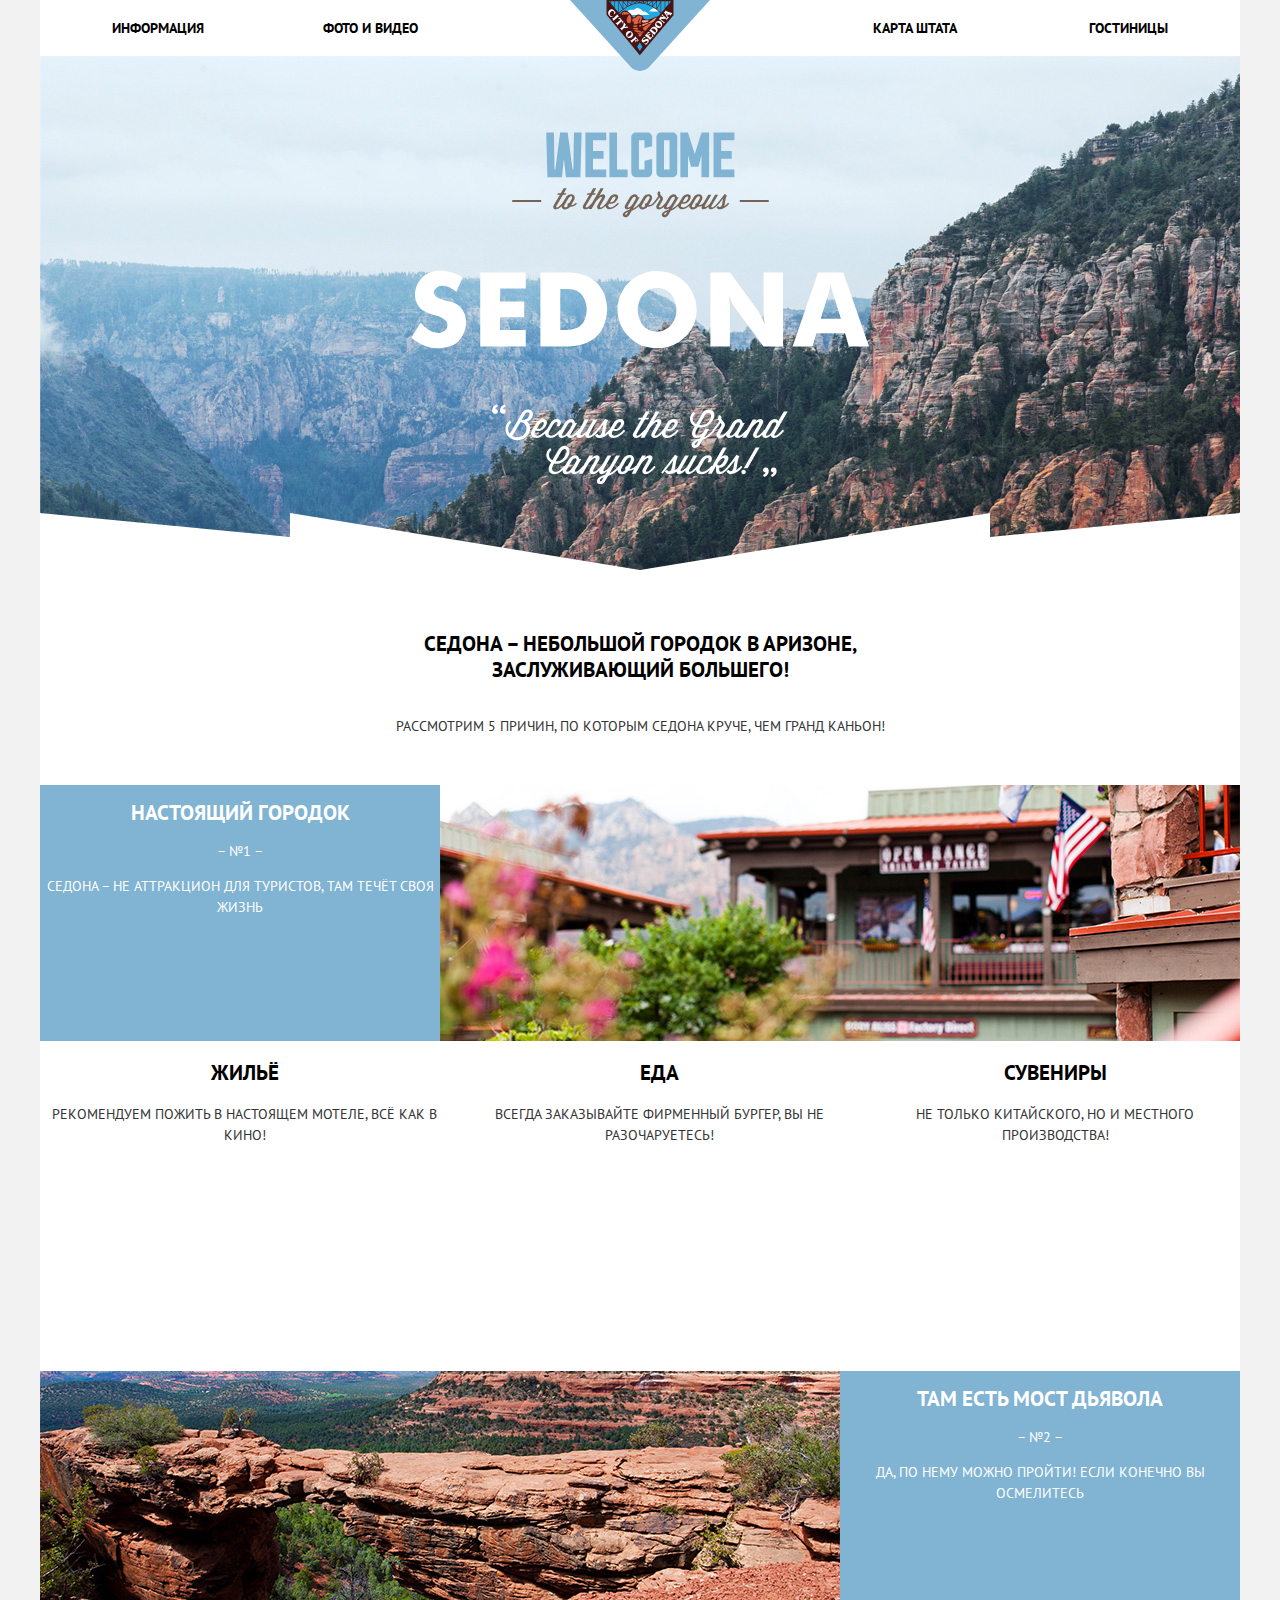
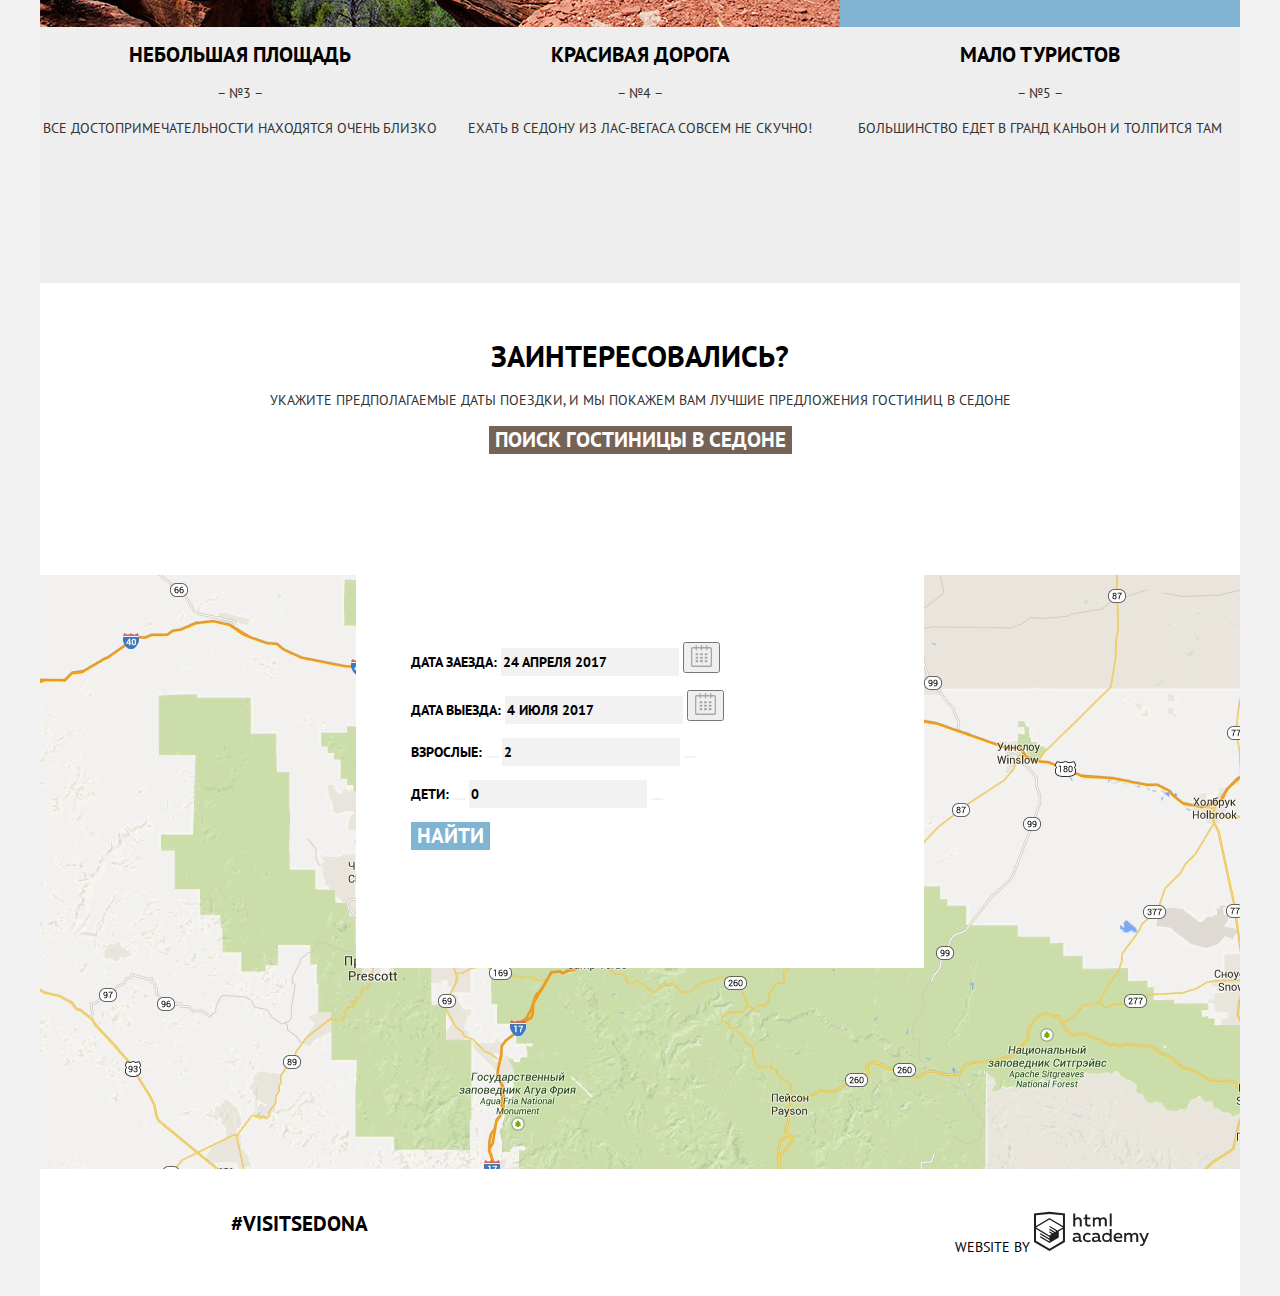
==== commit 14a4b386: "Доделывает сетку" ====
--- a/index.html
+++ b/index.html
@@ -36,7 +36,9 @@
                 <span>–  №1  –</span>
                 <p>Седона – не аттракцион для туристов, там течёт своя жизнь</p>
               </div>
-              <img class="feature-image" src="img/feature-1.jpg" alt="Фото Седоны" width="800" height="400">
+              <div class="feature-image">
+                <img src="img/feature-1.jpg" alt="Фото Седоны" width="800" height="400">
+              </div>
               <ul class="services-list">
                 <li class="services-item">
                   <h3>Жильё</h3>
@@ -58,7 +60,9 @@
                 <span>–  №2 –</span>
                 <p>Да, по нему можно пройти! Если конечно вы осмелитесь</p>
               </div>
-              <img class="feature-image" src="img/feature-2.jpg" alt="Мост дьявола" width="800" height="400">
+              <div class="feature-image">
+                <img class="feature-image" src="img/feature-2.jpg" alt="Мост дьявола" width="800" height="400">
+              </div>
             </li>
             <li class="feature-item feature-united">
               <h2>Небольшая площадь</h2>
--- a/css/style.css
+++ b/css/style.css
@@ -44,7 +44,9 @@
 }
 
 .main-header {
-  width: 88%;
+  position: relative;
+  box-sizing: border-box;
+  width: 100%;
   padding-left: 6%;
   padding-right: 6%;
   margin: 0;
@@ -52,6 +54,12 @@
   background-color: #ffffff;
 }
 
+.main-header-logo {
+  position: absolute;
+  left: 50%;
+  margin-left: -70px;
+}
+
 .main-nav {
   line-height: 26px;
   font-weight: bold;
@@ -59,7 +67,13 @@
 }
 
 .main-nav-list {
-  margin-bottom: 0;
+  display: flex;
+  justify-content: space-between;
+  align-items: center;
+  margin: 0;
+  padding: 0;
+  width: 100%;
+  height: 56px;
 
   list-style: none;
 }
@@ -79,6 +93,19 @@
 
 .main-nav-current a {
   color: #766357;
+}
+
+.main-nav-item {
+  width: 20%;
+}
+
+.main-nav-item:nth-child(3) {
+  margin-left: auto;
+  text-align: right;
+}
+
+.main-nav-item:nth-child(4) {
+  text-align: right;
 }
 
 /*Главная страница*/
@@ -104,14 +131,18 @@
 }
 
 .general-info {
-  margin: 0;
+  width: 576px;
+  margin: 0 auto;
   padding-top: 61px;
-  padding-bottom: 56px;
+  padding-bottom: 46px;
 
   text-align: center;
 }
 
 .general-info h1 {
+  margin-bottom: 30px;
+  margin-top: 0;
+
   font-size: 21px;
   line-height: 26px;
   font-weight: bold;
@@ -121,6 +152,8 @@
 }
 
 .general-info p {
+  margin-bottom: 0;
+
   line-height: 26px;
 }
 
@@ -135,6 +168,7 @@
 .features-list ol {
   display: flex;
   flex-wrap: wrap;
+  margin: 0;
 }
 
 .features-list ol,
@@ -149,6 +183,7 @@
   color: #000000;
 }
 
+
 .feature-separate {
   width: 100%;
   display: flex;
@@ -162,8 +197,11 @@
 
 .feature-description {
   width: 33.33333333%;
-
-  padding-top: 46px;
+  height: 256px;
+}
+
+.feature-separate:nth-child(2) .feature-description {
+  order: 1;
 }
 
 .feature-separate h2 {
@@ -172,13 +210,23 @@
 
 .feature-image {
   width: 66.66666666%;
+  height: 256px;
+  overflow: hidden;
+}
+
+.feature-image img {
+  position: relative;
+  top: 50%;
+  transform: translateY(-50%);
+
+  width: 100%;
   height: auto;
 }
 
 .services-list {
   width: 100%;
-  display: flex;
-  padding-top: 60px;
+  min-height: 330px;
+  display: flex;
 
   background-color: #ffffff;
 }
@@ -195,14 +243,17 @@
 
 .feature-united {
   width: 33.33333333%;
-
-  padding-top: 46px;
+  min-height: 256px;
 
   background-color: #eeeeee;
 }
 
 .search-hotel {
-  width: 100%;
+  position: relative;
+
+  box-sizing: border-box;
+  width: 100%;
+  min-height: 292px;
   padding-top: 55px;
 
   text-align: center;
@@ -244,9 +295,19 @@
 }
 
 .modal {
+  box-sizing: border-box;
+  position: absolute;
+  left: 50%;
+  top: 290px;
+  margin-left: -284px;
+
   width: 568px;
-  margin: 0 auto;
+  min-height: 395px;
   padding: 55px;
+
+  text-align: left;
+
+  background-color: #ffffff;
 }
 
 .search-form-item {
@@ -322,10 +383,11 @@
 
 .hotel-filters {
   width: 88%;
+  min-height: 165px;
   padding-left: 6%;
   padding-right: 6%;
   padding-top: 28px;
-  padding-bottom: 30px;
+  padding-bottom: 25px;
 
   color: #ffffff;
 
@@ -576,6 +638,7 @@
 
 .footer-hashtag {
   width: 33%;
+  margin: 0;
   text-align: center;
 
   font-size: 21px;
@@ -587,6 +650,7 @@
 
 .footer-copyright {
   width: 33%;
+  margin: 0;
   text-align: center;
 }
 
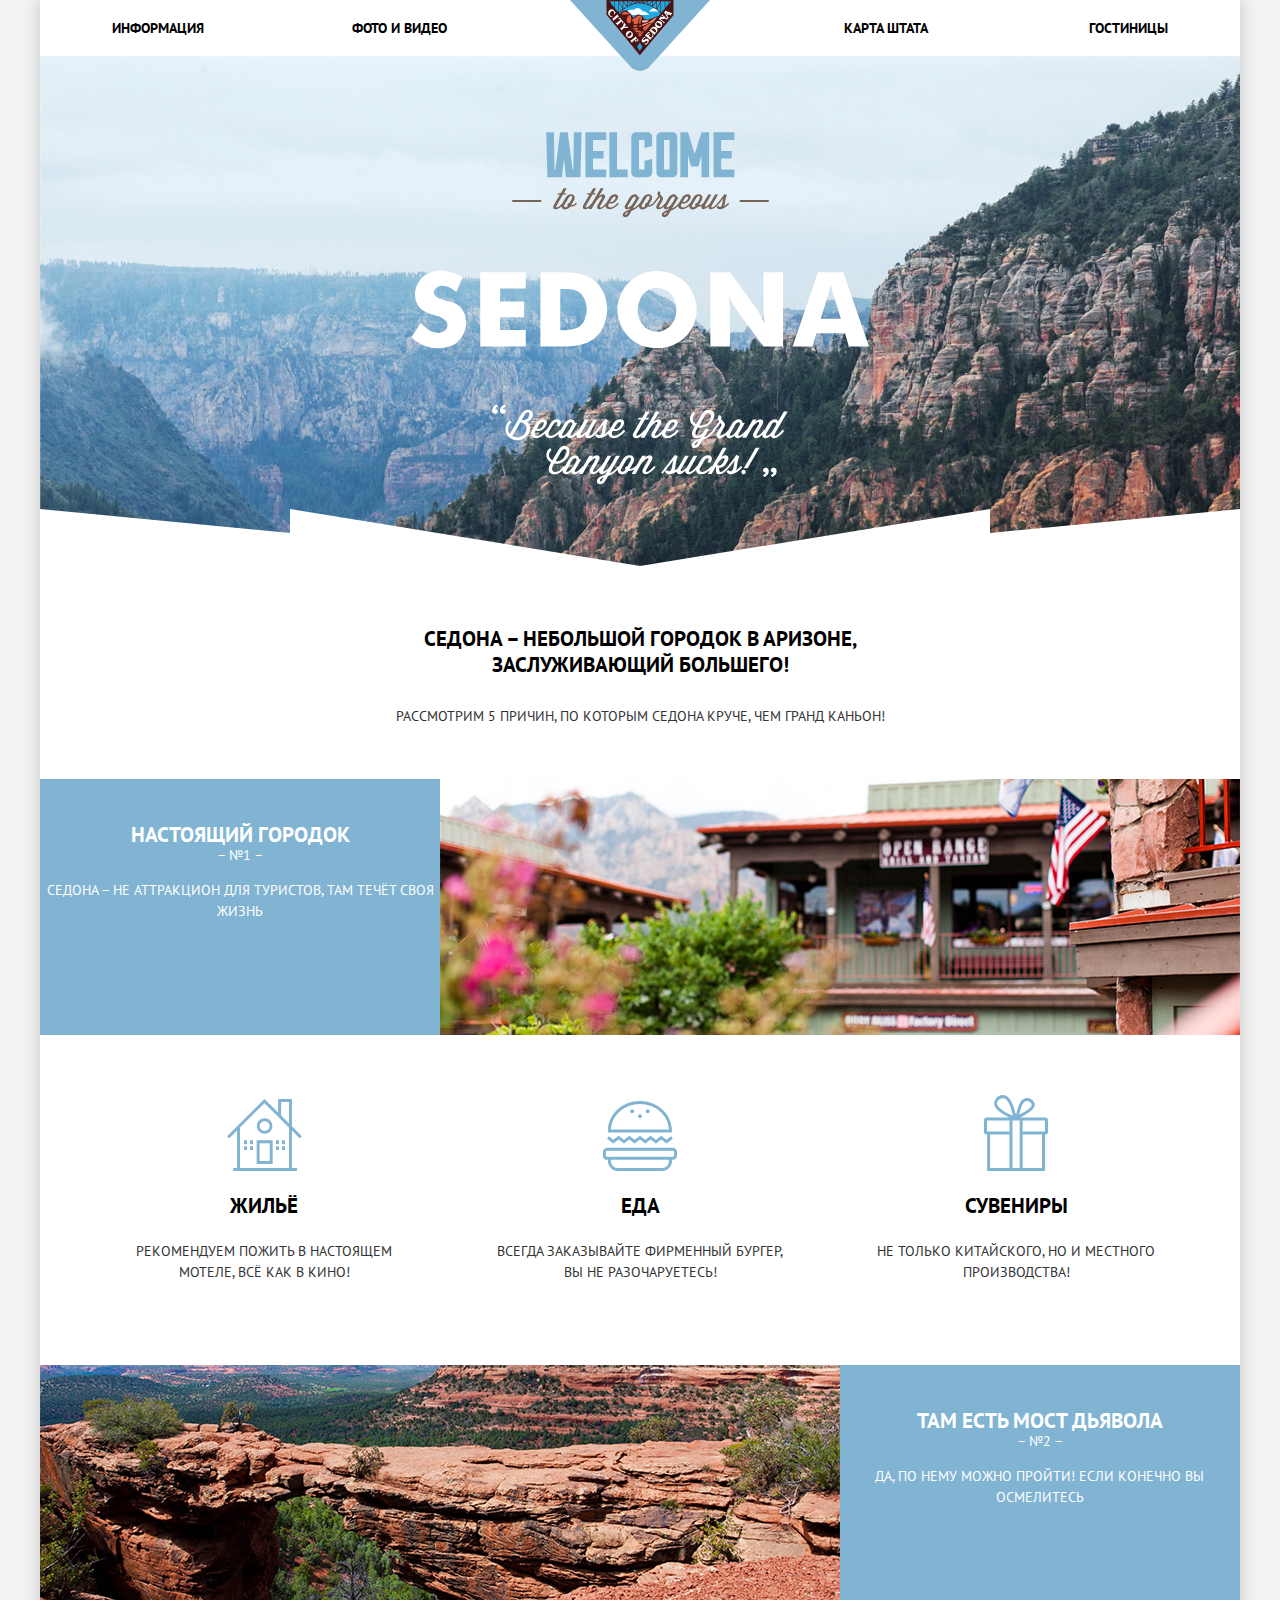
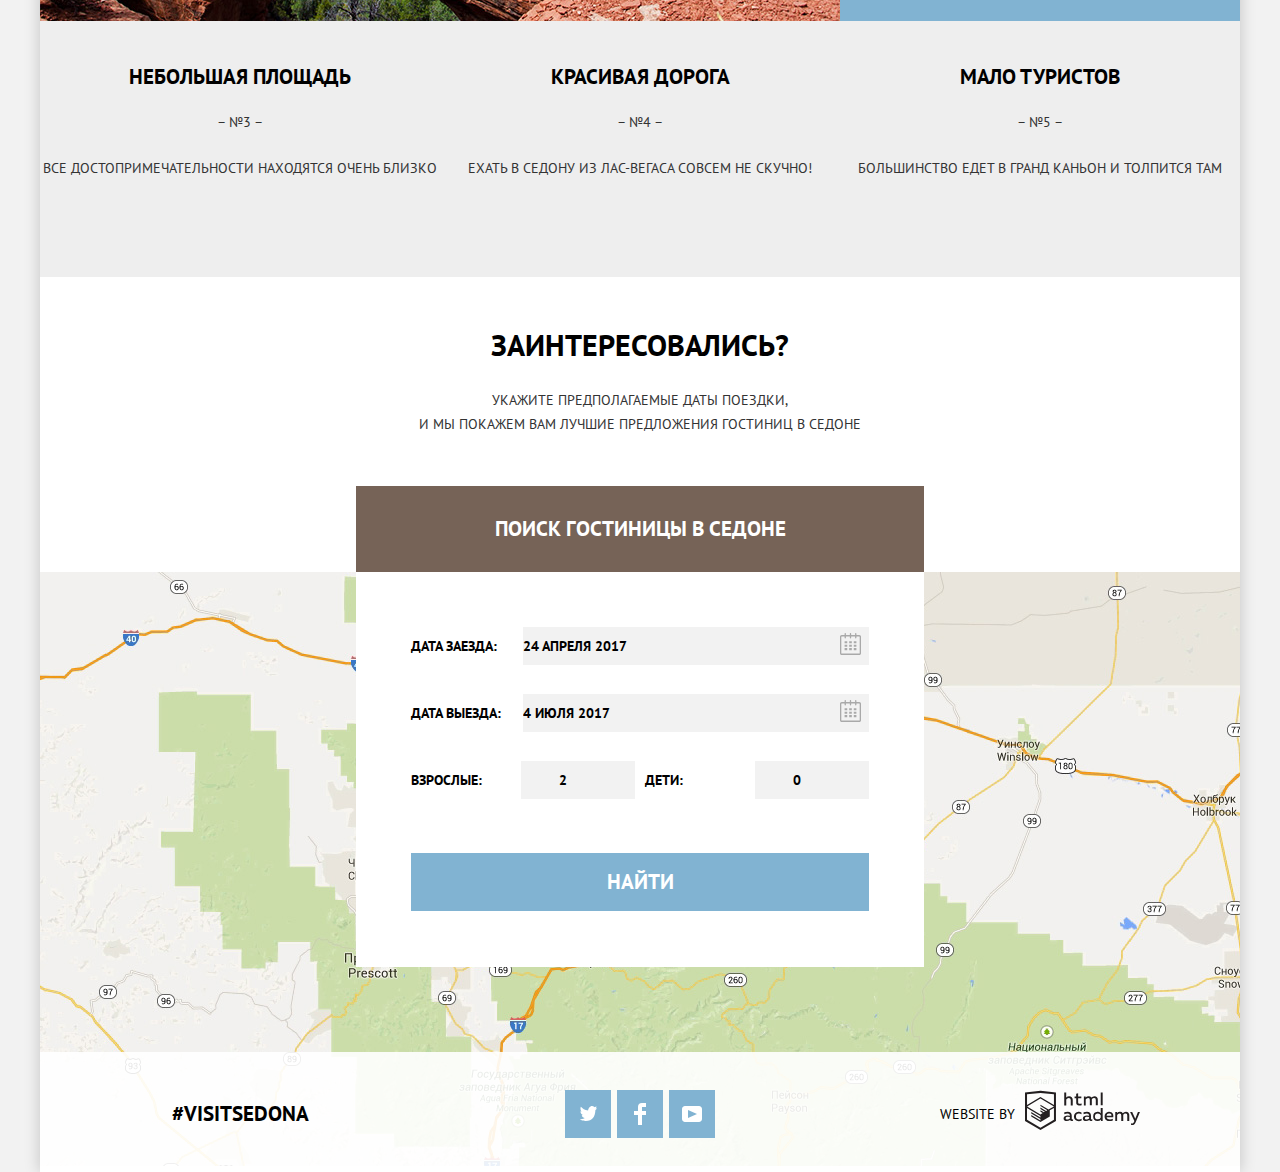
==== commit 12529f19: "Добавляет декоративные элементы" ====
--- a/index.html
+++ b/index.html
@@ -84,7 +84,7 @@
         <section class="search-hotel">
           <h2 class="visually-hidden">Поиск гостиницы в Седоне</h2>
           <b>Заинтересовались?</b>
-          <p>Укажите предполагаемые даты поездки, и мы покажем вам лучшие предложения гостиниц в Седоне</p>
+          <p>Укажите предполагаемые даты поездки,<br>и мы покажем вам лучшие предложения гостиниц в Седоне</p>
           <button class="search-button" type="button">Поиск гостиницы в Седоне</button>
           <div class="modal">
             <form class="search-hotel-form" action="https://echo.htmlacademy.ru" method="post">
@@ -104,7 +104,7 @@
                   <span class="visually-hidden">Открыть календарь</span>
                 </button>
               </p>
-              <p class="search-form-item">
+              <p class="search-form-item item-half-width">
                 <label for="adults-amount">Взрослые:</label>
                 <button class="amount-button amount-less" type="button">
                   <span class="visually-hidden">Уменьшить количество</span>
@@ -114,7 +114,7 @@
                   <span class="visually-hidden">Увеличить количество</span>
                 </button>
               </p>
-              <p class="search-form-item">
+              <p class="search-form-item item-half-width">
                 <label for="children-amount">Дети:</label>
                 <button class="amount-button amount-less" type="button">
                   <span class="visually-hidden">Уменьшить количество</span>
@@ -133,18 +133,27 @@
           <img src="img/map.jpg" alt="Карта дорог, ведущих к Седоне" width="1200" height="594">
         </section>
       </main>
-      <footer class="main-footer">
+      <footer class="main-footer main-footer-index">
         <p class="footer-hashtag">#visitsedona</p>
         <div class="footer-social">
           <ul>
             <li>
-              <a class="social-button social-button-twitter" href="#"><span class="visually-hidden">Twitter</span></a>
+              <a class="social-button social-button-twitter" href="#">
+                <span class="visually-hidden">Twitter</span>
+                <svg xmlns="http://www.w3.org/2000/svg" xmlns:xlink="http://www.w3.org/1999/xlink" width="17" height="15" viewBox="0 0 17 15"><path fill="#FFF" d="M10.95.144c1.685-.496 2.984.27 3.577 1.179.673-.231 1.331-.481 2.011-.708a2.345 2.345 0 0 1-.857 1.768c.685.17 1.304-.491 1.304-.491-.169 1-1.006 1.788-1.563 2.024-.231 6.75-3.175 11.217-10.077 11.082h-.446c-.41 0-4.164-.46-4.898-1.887 2.271.196 3.893-.422 4.693-1.177-.96-.3-2.679-.477-2.979-2.95.349.106.564.228 1.19.119C1.705 8.247.374 7.53.448 5.33c.285.328 1.067.536 1.34.472C1.085 5.561-.182 2.442.894.85c1.818 1.854 3.735 3.606 7.152 3.773C8.254 2.33 9.183.793 10.95.144z"/></svg>
+              </a>
             </li>
             <li>
-              <a class="social-button social-button-facebook" href="#"><span class="visually-hidden">Facebook</span></a>
+              <a class="social-button social-button-facebook" href="#">
+                <span class="visually-hidden">Facebook</span>
+                <svg xmlns="http://www.w3.org/2000/svg" width="12" height="22" viewBox="0 0 12 22"><path fill="#FFF" d="M12 4V0H8a4 4 0 0 0-4 4v4H0v4h4v10h4V12h4V8H8V4h4z"/></svg>
+              </a>
             </li>
             <li>
-              <a class="social-button social-button-youtube" href="#"><span class="visually-hidden">Youtube</span></a>
+              <a class="social-button social-button-youtube" href="#">
+                <span class="visually-hidden">Youtube</span>
+                <svg xmlns="http://www.w3.org/2000/svg" xmlns:xlink="http://www.w3.org/1999/xlink" width="20" height="16" viewBox="0 0 20 16"><path fill="#FFF" d="M17 0H3C1.35 0 0 1.35 0 3v10c0 1.65 1.35 3 3 3h14c1.65 0 3-1.35 3-3V3c0-1.65-1.35-3-3-3zM6.027 11.998V4.002L15.014 8l-8.987 3.998z"/></svg>
+              </a>
             </li>
           </ul>
         </div>
--- a/css/style.css
+++ b/css/style.css
@@ -13,11 +13,13 @@
 }
 
 .wrapper {
+  position: relative;
   max-width: 1200px;
   min-width: 768px;
   margin: 0 auto;
 
   background-color: #ffffff;
+  box-shadow: 0 0 15px 0 rgba(0, 0, 0, 0.2);
 }
 
 a {
@@ -26,6 +28,7 @@
 
 img {
   max-width: 100%;
+  height: auto;
 }
 
 .visually-hidden:not(:focus):not(:active),
@@ -45,10 +48,7 @@
 
 .main-header {
   position: relative;
-  box-sizing: border-box;
-  width: 100%;
-  padding-left: 6%;
-  padding-right: 6%;
+  width: 100%;
   margin: 0;
 
   background-color: #ffffff;
@@ -99,6 +99,10 @@
   width: 20%;
 }
 
+.main-nav-item:nth-child(1) {
+  padding-left: 6%;
+}
+
 .main-nav-item:nth-child(3) {
   margin-left: auto;
   text-align: right;
@@ -106,6 +110,7 @@
 
 .main-nav-item:nth-child(4) {
   text-align: right;
+  padding-right: 6%;
 }
 
 /*Главная страница*/
@@ -113,7 +118,7 @@
 .intro {
   width: 100%;
   padding-top: 76px;
-  padding-bottom: 79px;
+  padding-bottom: 75px;
 
   text-align: center;
 
@@ -124,7 +129,7 @@
   background-repeat: no-repeat;
   background-position:
   center bottom,
-  top center;
+  center top;
   background-size:
   100% 57px,
   cover;
@@ -133,14 +138,14 @@
 .general-info {
   width: 576px;
   margin: 0 auto;
-  padding-top: 61px;
-  padding-bottom: 46px;
+  padding-top: 60px;
+  padding-bottom: 50px;
 
   text-align: center;
 }
 
 .general-info h1 {
-  margin-bottom: 30px;
+  margin-bottom: 25px;
   margin-top: 0;
 
   font-size: 21px;
@@ -169,11 +174,8 @@
   display: flex;
   flex-wrap: wrap;
   margin: 0;
-}
-
-.features-list ol,
-.features-list ul {
   padding-left: 0;
+
   list-style: none;
 }
 
@@ -196,8 +198,14 @@
 }
 
 .feature-description {
-  width: 33.33333333%;
+  box-sizing: border-box;
+  width: 33.3334%;
   height: 256px;
+  padding-top: 45px;
+}
+
+.feature-description h2 {
+  margin: 0;
 }
 
 .feature-separate:nth-child(2) .feature-description {
@@ -209,7 +217,7 @@
 }
 
 .feature-image {
-  width: 66.66666666%;
+  width: 66.6666%;
   height: 256px;
   overflow: hidden;
 }
@@ -226,35 +234,102 @@
 .services-list {
   width: 100%;
   min-height: 330px;
-  display: flex;
+  box-sizing: border-box;
+  display: flex;
+  padding-top: 160px;
+  padding-left: 0;
+  padding-right: 0;
+
+  list-style: none;
 
   background-color: #ffffff;
 }
 
-.services-list-item {
-  width: 33.33333333%;
-
-  text-align: center;
+.services-item {
+  width: 33.3334%;
+
+  text-align: center;
+}
+
+.services-item:not(:nth-child(2)) {
+  margin-left: 6%;
+  margin-right: 6%;
+}
+
+.services-item h3 {
+  position: relative;
+  margin: 0;
+  margin-bottom: 25px;
+}
+
+.services-item h3::before {
+  content: "";
+  position: absolute;
+  bottom: 45px;
+  left: 50%;
+}
+
+.services-item:nth-child(1) h3::before {
+  width: 75px;
+  height: 72px;
+  margin-left: -37px;
+  background: url("../img/icon-1.svg") no-repeat 0 0;
+}
+
+.services-item:nth-child(2) h3::before {
+  width: 74px;
+  height: 70px;
+  margin-left: -37px;
+  background: url("../img/icon-2.svg") no-repeat 0 0;
+}
+
+.services-item:nth-child(3) h3::before {
+  width: 64px;
+  height: 76px;
+  margin-left: -32px;
+  background: url("../img/icon-3.svg") no-repeat 0 0;
 }
 
 .services-list p {
+  margin: 0;
   color: #333333;
 }
 
 .feature-united {
-  width: 33.33333333%;
+  box-sizing: border-box;
+  width: 33.3334%;
   min-height: 256px;
+  padding-top: 45px;
 
   background-color: #eeeeee;
+}
+
+.feature-united:not(:nth-child(2)) {
+
+}
+
+.feature-united h2 {
+  margin: 0;
+  margin-bottom: 25px;
+}
+
+.feature-united span {
+  display: block;
+  margin-bottom: 25px;
+}
+
+.feature-united p {
+  margin: 0;
 }
 
 .search-hotel {
   position: relative;
 
   box-sizing: border-box;
-  width: 100%;
+  width: 568px;
   min-height: 292px;
-  padding-top: 55px;
+  padding-top: 50px;
+  margin: 0 auto;
 
   text-align: center;
   line-height: 24px;
@@ -263,22 +338,32 @@
 }
 
 .search-hotel b {
+  display: block;
+  margin-bottom: 25px;
+
   font-size: 30px;
   line-height: 36px;
   font-weight: bold;
 }
 
 .search-hotel > p {
+  margin-bottom: 50px;
+
   font-weight: normal;
   color: #333333;
 }
 
 .search-button {
+  width: 568px;
+  height: 86px;
+  padding: 0;
+
   font-size: 21px;
   font-weight: bold;
   line-height: 26px;
   text-transform: uppercase;
   color: #ffffff;
+  text-align: center;
 
   background-color: #766357;
   border: none;
@@ -298,7 +383,7 @@
   box-sizing: border-box;
   position: absolute;
   left: 50%;
-  top: 290px;
+  top: 295px;
   margin-left: -284px;
 
   width: 568px;
@@ -310,11 +395,31 @@
   background-color: #ffffff;
 }
 
+.search-hotel-form {
+  box-sizing: border-box;
+  display: flex;
+  flex-wrap: wrap;
+  justify-content: space-between;
+}
+
 .search-form-item {
+  position: relative;
+  display: flex;
+  align-items: center;
+
+  width: 100%;
+  margin: 0;
+  margin-bottom: 29px;
+
   line-height: 26px;
 }
 
 .search-form-item input {
+  width: 346px;
+  height: 38px;
+  padding: 0;
+  margin-left: auto;
+
   font-size: 14px;
   font-weight: bold;
   line-height: 26px;
@@ -322,6 +427,29 @@
 
   background-color: #f2f2f2;
   border: none;
+}
+
+.item-half-width {
+  width: 49%;
+}
+
+.item-half-width input {
+  width: 38px;
+
+  margin-left: 0;
+}
+
+.amount-button {
+  width: 38px;
+  height: 38px;
+  padding:0;
+
+  background-color: #f2f2f2;
+
+}
+
+.amount-less {
+  margin-left: auto;
 }
 
 .search-form-item input:hover {
@@ -333,12 +461,29 @@
   border: 2px solid #e5e5e5;
 }
 
+.search-form-calendar {
+  position: absolute;
+  width: 38px;
+  height: 38px;
+  top: 0;
+  right: 0;
+  padding: 0;
+
+  background-color: transparent;
+  border: none;
+}
+
 .search-form-calendar svg {
   fill: rgba(0, 0, 0, 0.3);
 }
 
-.search-form-calendar svg:hover {
+.search-form-calendar:hover svg,
+.search-form-calendar:focus svg {
   fill: #333333;
+}
+
+.search-form-calendar:active svg {
+  fill: #81b3d2;
 }
 
 .amount-button {
@@ -347,6 +492,11 @@
 }
 
 .modal-search-button {
+  width: 458px;
+  height: 58px;
+  padding: 0;
+  margin-top: 25px;
+
   font-size: 21px;
   line-height: 26px;
   font-weight: bold;
@@ -447,24 +597,26 @@
   background-color: #ffffff;
 }
 
-.hotels-found {
+.hotels-sort-wrapper {
+  display: flex;
+  justify-content: space-between;
+  align-items: baseline;
+  width: 88%;
   padding-left: 6%;
   padding-right: 6%;
-}
-
-.hotels-sort-wrapper {
-  display: flex;
-  justify-content: space-between;
-  align-items: baseline;
-  width: 100%;
+  padding-top: 30px;
+  padding-bottom: 30px;
 
   font-size: 21px;
   line-height: 26px;
   font-weight: bold;
   color: #000000;
+
+  box-shadow: 0 1px 1px 0 #e4e4e4;
 }
 
 .hotels-sort-wrapper > p {
+  margin: 0;
   margin-right: 48px;
 }
 
@@ -486,9 +638,14 @@
   font-weight: normal;
 }
 
+.hotels-sort p {
+  margin: 0;
+}
+
 .hotels-sort-list {
   display: flex;
   justify-content: space-around;
+  margin: 0;
   padding-left: 5px;
 }
 
@@ -517,7 +674,41 @@
 }
 
 .hotels-sort-order {
+  display: flex;
+  margin: 0;
   margin-left: auto;
+  padding: 0;
+}
+
+.sort-order-up a {
+  display: inline-block;
+  width: 11px;
+  height: 10px;
+  margin-right: 12px;
+}
+
+.sort-order-down a {
+  display: inline-block;
+  width: 11px;
+  height: 10px;
+}
+
+.sort-order-up a:hover path,
+.sort-order-down a:hover path,
+.sort-order-up a:focus path,
+.sort-order-down a:focus path {
+  fill: #231F20;
+}
+
+.sort-order-up a:active path,
+.sort-order-down a:active path,
+.sort-order-up a:active path,
+.sort-order-down a:active path {
+  fill: #81b3d2;
+}
+
+.hotels-sort-order a.current path {
+  fill: #81b3d2;
 }
 
 .hotels-found-list {
@@ -529,12 +720,17 @@
 }
 
 .hotels-found-item {
+  box-sizing: border-box;
   display: flex;
   align-items: flex-start;
 
   width: 100%;
-  padding-top: 30px;
-  padding-bottom: 30px;
+  padding-top: 25px;
+  padding-bottom: 25px;
+  padding-left: 6%;
+  padding-right: 6%;
+
+  box-shadow: 0 1px 1px 0 #e4e4e4;;
 }
 
 .hotels-found-info {
@@ -545,7 +741,12 @@
 
 .hotels-found-info h3 {
   margin: 0;
-  margin-top: -5px;
+  margin-bottom: 8px;
+}
+
+.hotels-brief-info {
+  display: flex;
+  margin-bottom: 12px;
 }
 
 .hotels-found-info a {
@@ -564,14 +765,53 @@
 color: rgba(0, 0, 0, 0.3);
 }
 
+.hotels-found-type {
+  min-width: 114px;
+}
+
 .hotels-found-img {
   order: -1;
+  margin-top: 5px;
 }
 
 .hotels-found-rating {
   margin-left: auto;
 
   color: #666666;
+}
+
+.stars {
+  width: 18px;
+  height: 17px;
+  margin-top: 5px;
+  margin-bottom: 45px;
+
+  background-image: url("../img/star.svg");
+  background-repeat: no-repeat;
+  margin-left: auto;
+}
+
+.stars-4 {
+  width: 87px;
+
+  background-repeat: space;
+}
+
+.stars-3 {
+  width: 64px;
+
+  background-repeat: space;
+}
+
+.stars-2 {
+  width: 41px;
+
+  background-repeat: space;
+}
+
+.rating {
+  display: block;
+  padding: 3px 15px;
 
   background-color: #f2f2f2;
 }
@@ -584,6 +824,9 @@
 }
 
 .details-button {
+  display: inline-block;
+  padding: 3px 15px;
+
   background-color: #81b3d2;
 }
 
@@ -599,6 +842,11 @@
 }
 
 .book-button {
+  display: inline-block;
+  height: 21px;
+  padding: 3px 15px;
+  margin-left: 3px;
+
   background-color: #766357;
 }
 
@@ -619,12 +867,18 @@
 .main-footer {
   display: flex;
   justify-content: space-around;
-  width: 94%;
-  padding-left: 6%;
-  padding-top: 36px;
-  padding-bottom: 36px;
+  align-items: center;
+  width: 100%;
+  padding-top: 38px;
+  padding-bottom: 34px;
 
   background-color: rgba(255, 255, 255, 0.9);
+}
+
+.main-footer-index {
+  position: absolute;
+  left: 0;
+  bottom: 0;
 }
 
 .footer-social {
@@ -633,7 +887,40 @@
 }
 
 .footer-social ul {
+  display: flex;
+  justify-content: center;
+  margin: 0;
+  padding: 0;
+
+
   list-style: none;
+}
+
+.footer-social li:not(:last-child) {
+  margin-right: 6px;
+}
+
+.social-button {
+  display: flex;
+  align-items: center;
+  justify-content: center;
+
+  width: 46px;
+  height: 48px;
+  background-color: #81b3d2;
+}
+
+.social-button:hover,
+.social-button:focus {
+  background-color: #669ec0;
+}
+
+.social-button:active {
+  background-color: #5496bd;
+}
+
+.social-button:active path{
+  fill: rgba(255, 255, 255, 0.3);
 }
 
 .footer-hashtag {
@@ -649,12 +936,18 @@
 }
 
 .footer-copyright {
+  display: flex;
+  justify-content: center;
+  align-items: center;
   width: 33%;
   margin: 0;
+
   text-align: center;
 }
 
 .footer-copyright span {
+  margin-right: 10px;
+
   line-height: 26px;
   color: #000000;
 }
@@ -663,11 +956,11 @@
   fill: #231f20;
 }
 
-.main-footer-logo svg:hover,
-.main-footer-logo svg:focus {
+.main-footer-logo:hover svg,
+.main-footer-logo:focus svg {
   fill: #81b3d2;
 }
 
-.main-footer-logo svg:active {
+.main-footer-logo:active svg {
   fill: #bdbbbc;
 }
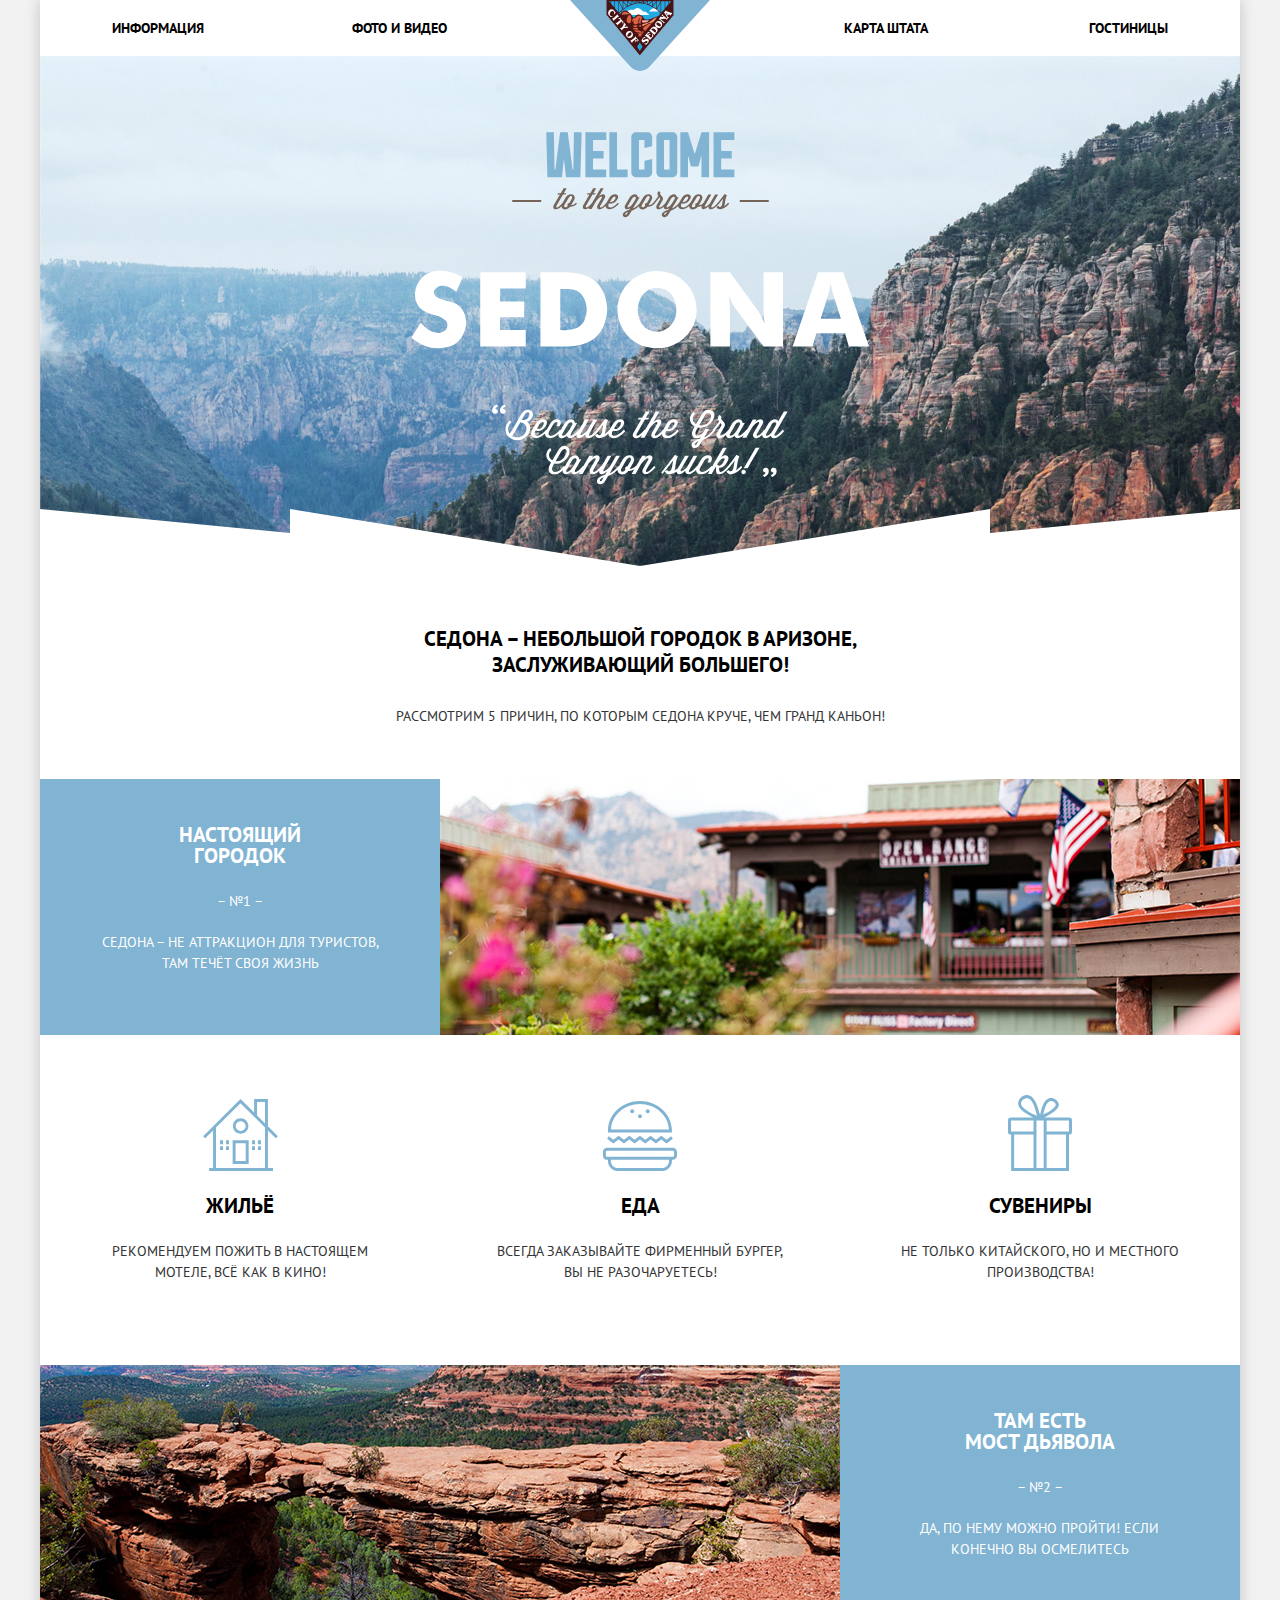
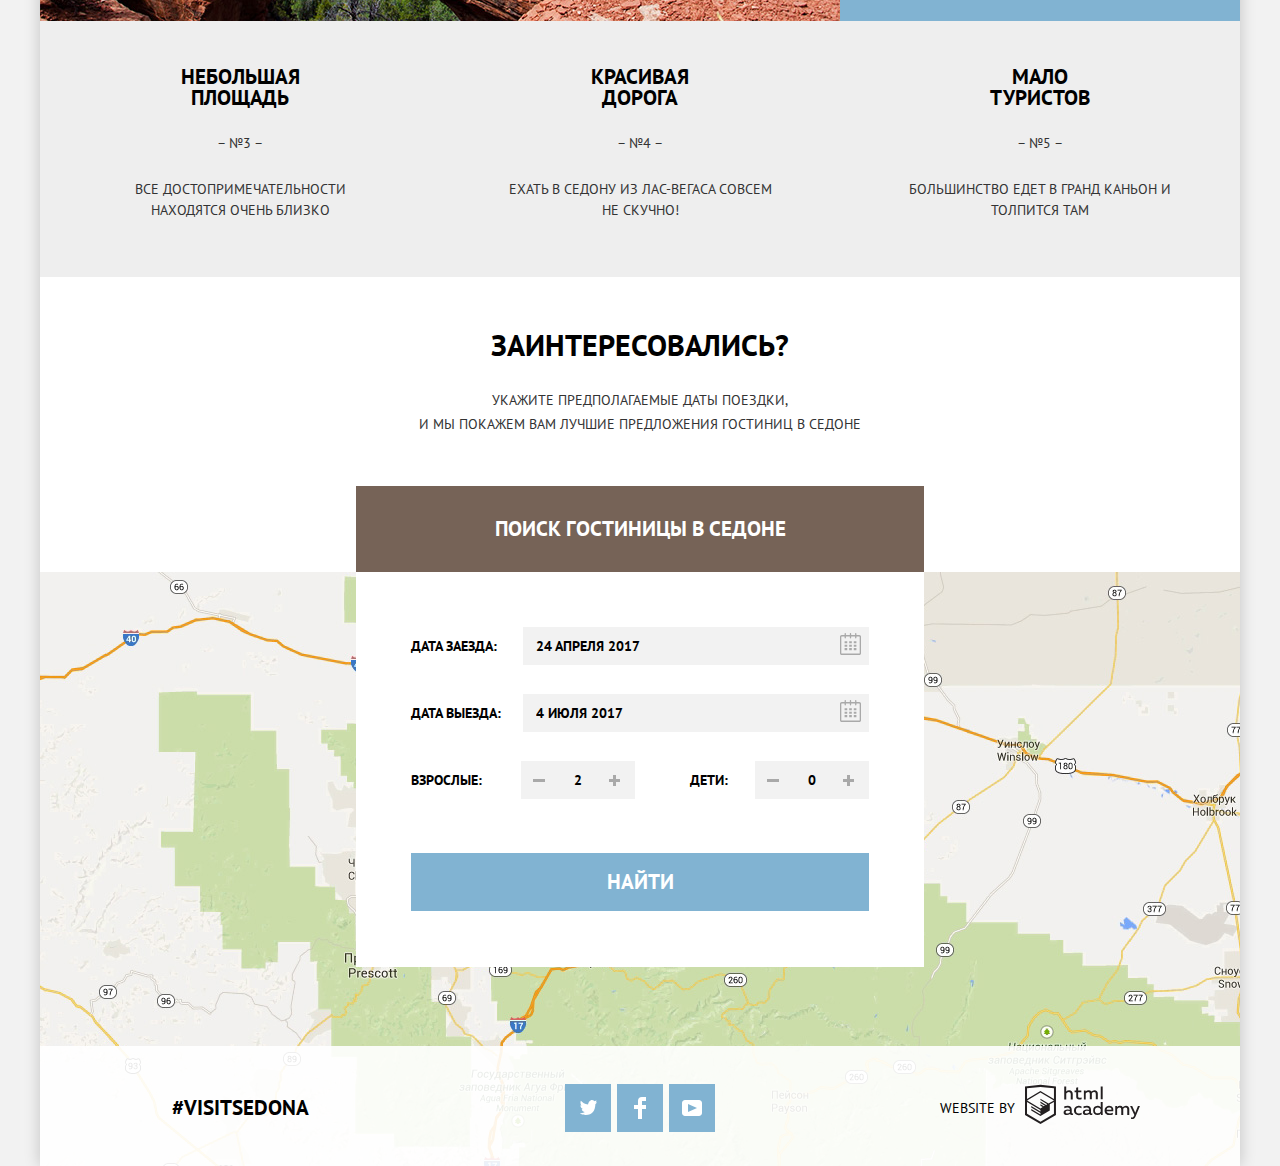
==== commit 127bdb63: "Добавляет стили фильтра на внутренней" ====
--- a/index.html
+++ b/index.html
@@ -56,9 +56,9 @@
             </li>
             <li class="feature-item feature-separate">
               <div class="feature-description">
-                <h2>Там есть мост дьявола</h2>
+                <h2>Там есть<br> мост дьявола</h2>
                 <span>–  №2 –</span>
-                <p>Да, по нему можно пройти! Если конечно вы осмелитесь</p>
+                <p>Да, по нему можно пройти! Если конечно вы&nbsp;осмелитесь</p>
               </div>
               <div class="feature-image">
                 <img class="feature-image" src="img/feature-2.jpg" alt="Мост дьявола" width="800" height="400">
--- a/css/style.css
+++ b/css/style.css
@@ -13,7 +13,6 @@
 }
 
 .wrapper {
-  position: relative;
   max-width: 1200px;
   min-width: 768px;
   margin: 0 auto;
@@ -202,10 +201,23 @@
   width: 33.3334%;
   height: 256px;
   padding-top: 45px;
+  padding-left: 4%;
+  padding-right: 4%;
 }
 
 .feature-description h2 {
   margin: 0;
+  margin-bottom: 25px;
+}
+
+.feature-separate:first-child h2 {
+  padding-left: 15%;
+  padding-right: 15%;
+}
+
+.feature-description span {
+  display: block;
+  margin-bottom: 20px;
 }
 
 .feature-separate:nth-child(2) .feature-description {
@@ -251,10 +263,10 @@
   text-align: center;
 }
 
-.services-item:not(:nth-child(2)) {
+/*.services-item:not(:nth-child(2)) {
   margin-left: 6%;
   margin-right: 6%;
-}
+}*/
 
 .services-item h3 {
   position: relative;
@@ -292,6 +304,9 @@
 
 .services-list p {
   margin: 0;
+  padding-left: 14%;
+  padding-right: 14%;
+
   color: #333333;
 }
 
@@ -300,17 +315,23 @@
   width: 33.3334%;
   min-height: 256px;
   padding-top: 45px;
+  padding-left: 5%;
+  padding-right: 5%;
 
   background-color: #eeeeee;
 }
 
-.feature-united:not(:nth-child(2)) {
-
-}
-
 .feature-united h2 {
   margin: 0;
   margin-bottom: 25px;
+  padding-left: 15%;
+  padding-right: 15%;
+}
+
+.feature-united:nth-child(4) h2,
+.feature-united:nth-child(5) h2 {
+  padding-left: 22%;
+  padding-right: 22%;
 }
 
 .feature-united span {
@@ -415,9 +436,10 @@
 }
 
 .search-form-item input {
-  width: 346px;
+  width: 333px;
   height: 38px;
   padding: 0;
+  padding-left: 13px;
   margin-left: auto;
 
   font-size: 14px;
@@ -433,23 +455,74 @@
   width: 49%;
 }
 
+.item-half-width:last-of-type label {
+  margin-left: 45px;
+}
+
 .item-half-width input {
   width: 38px;
-
+  padding-left: 0;
   margin-left: 0;
+
+  text-align: center;
 }
 
 .amount-button {
+  position: relative;
   width: 38px;
   height: 38px;
-  padding:0;
+  padding: 0;
 
   background-color: #f2f2f2;
-
 }
 
 .amount-less {
   margin-left: auto;
+}
+
+.amount-less::before {
+  content: "";
+  position: absolute;
+  top:18px;
+  left: 12px;
+  width: 12px;
+  height: 3px;
+  background-color: #a9a9a9;
+}
+
+.amount-more::before {
+  content: "";
+  position: absolute;
+  top:18px;
+  left: 12px;
+  width: 11px;
+  height: 3px;
+  background-color: #a9a9a9;
+}
+
+.amount-more::after {
+  content: "";
+  position: absolute;
+  top:14px;
+  left: 16px;
+  width: 3px;
+  height: 11px;
+  background-color: #a9a9a9;
+}
+
+.amount-more:hover::after,
+.amount-more:hover::before,
+.amount-more:focus::after,
+.amount-more:focus::before,
+.amount-less:hover::before,
+.amount-less:focus::before {
+  background-color: #000000;
+}
+
+.amount-more:active::after,
+.amount-more:active::before,
+.amount-less:active::before {
+  background-color: #81b3d2;
 }
 
 .search-form-item input:hover {
@@ -526,6 +599,7 @@
 }
 
 .map img {
+  display: block;
   height: auto;
 }
 
@@ -536,7 +610,7 @@
   min-height: 165px;
   padding-left: 6%;
   padding-right: 6%;
-  padding-top: 28px;
+  padding-top: 25px;
   padding-bottom: 25px;
 
   color: #ffffff;
@@ -562,25 +636,155 @@
 }
 
 .hotel-filter legend {
+  margin-bottom: 25px;
+
   font-size: 16px;
   font-weight: bold;
 }
 
 .hotel-filter ul {
+  margin: 0;
   list-style: none;
 }
 
-.price-range input {
+.hotel-filter .hotel-feature {
+  margin-right: 10%;
+}
+
+.hotel-filter-option {
+  position: relative;
+  margin-bottom: 25px;
+}
+
+.hotel-filter-option:last-child {
+  margin-bottom: 0;
+}
+
+.hotel-filter-option::after {
+  content: "";
+  position: absolute;
+  width: 27px;
+  height: 23px;
+  left: -40px;
+  top: -2px;
+
+  background: url("../img/checkbox-off.svg") no-repeat;
+}
+
+.filter-input-checkbox:checked + .hotel-filter-option::after {
+  background: url("../img/checkbox-on.svg") no-repeat;
+}
+
+.fieldset-wrapper {
+  margin-left: auto;
+}
+
+.fieldset-wrapper legend {
+  margin-bottom: 10px;
+}
+
+.price-range {
+  position: relative;
+
+  height: 29px;
+  margin-bottom: 20px;
+
+  font-size: 0;
+
+  border: 2px solid #ffffff;
+  border-radius: 2px;
+}
+
+.price-range::after {
+  content: "";
+  position: absolute;
+  top: 50%;
+  left: 50%;
+
+  width: 2px;
+  height: 22px;
+
+  background-color: #ffffff;
+  transform: translate(-50%, -50%);
+}
+
+.price-range label {
+  display: inline-block;
+  width: 90px;
+  padding-left: 65px;
+
   font-size: 14px;
   line-height: 21px;
+
+  vertical-align: middle;
+}
+
+.price-range .price-filter {
+  width: 50px;
+  margin: 0;
+
+  font-size: 14px;
+  line-height: 21px;
   text-align: center;
   color: #ffffff;
 
   background-color: transparent;
-  border: 2px solid #ffffff;
+  border: none;
+}
+
+.range-controls {
+  position: relative;
+
+  margin-bottom: 32px;
+}
+
+.price-range-button {
+  box-sizing: content-box;
+
+  position: absolute;
+  top: -9px;
+
+  width: 4px;
+  height: 4px;
+  padding: 0;
+
+  background-color: #ababab;
+  border: 8px solid #ffffff;
+  border-radius: 50%;
+  box-shadow: 0 2px 1px 0 rgba(0, 1, 1, 0.2);
+  cursor: pointer;
+}
+
+.price-range-button:hover {
+  transform: scale(1.1);
+}
+
+.button-from {
+  left: 0;
+}
+
+.button-to {
+  left: 80%;
+}
+
+.range-controls .scale {
+  height: 2px;
+
+  background-color: rgba(255, 255, 255, 0.3);
+}
+
+.price-range-line {
+  width: 80%;
+  height: 2px;
+
+  background-color: #ffffff;
 }
 
 .hotel-filter-button {
+  display: block;
+  margin: 0 auto;
+  padding: 4px 32px;
+
   font-size: 14px;
   line-height: 21px;
   text-transform: uppercase;
@@ -588,6 +792,7 @@
 
   background-color: transparent;
   border: 2px solid #ffffff;
+  border-radius: 2px;
 }
 
 .hotel-filter-button:hover,
@@ -774,6 +979,10 @@
   margin-top: 5px;
 }
 
+.hotels-found-img img {
+  display: block;
+}
+
 .hotels-found-rating {
   margin-left: auto;
 
@@ -868,6 +1077,7 @@
   display: flex;
   justify-content: space-around;
   align-items: center;
+  flex-wrap: wrap;
   width: 100%;
   padding-top: 38px;
   padding-bottom: 34px;
@@ -876,9 +1086,8 @@
 }
 
 .main-footer-index {
-  position: absolute;
-  left: 0;
-  bottom: 0;
+  position: relative;
+  margin-top: -120px;
 }
 
 .footer-social {
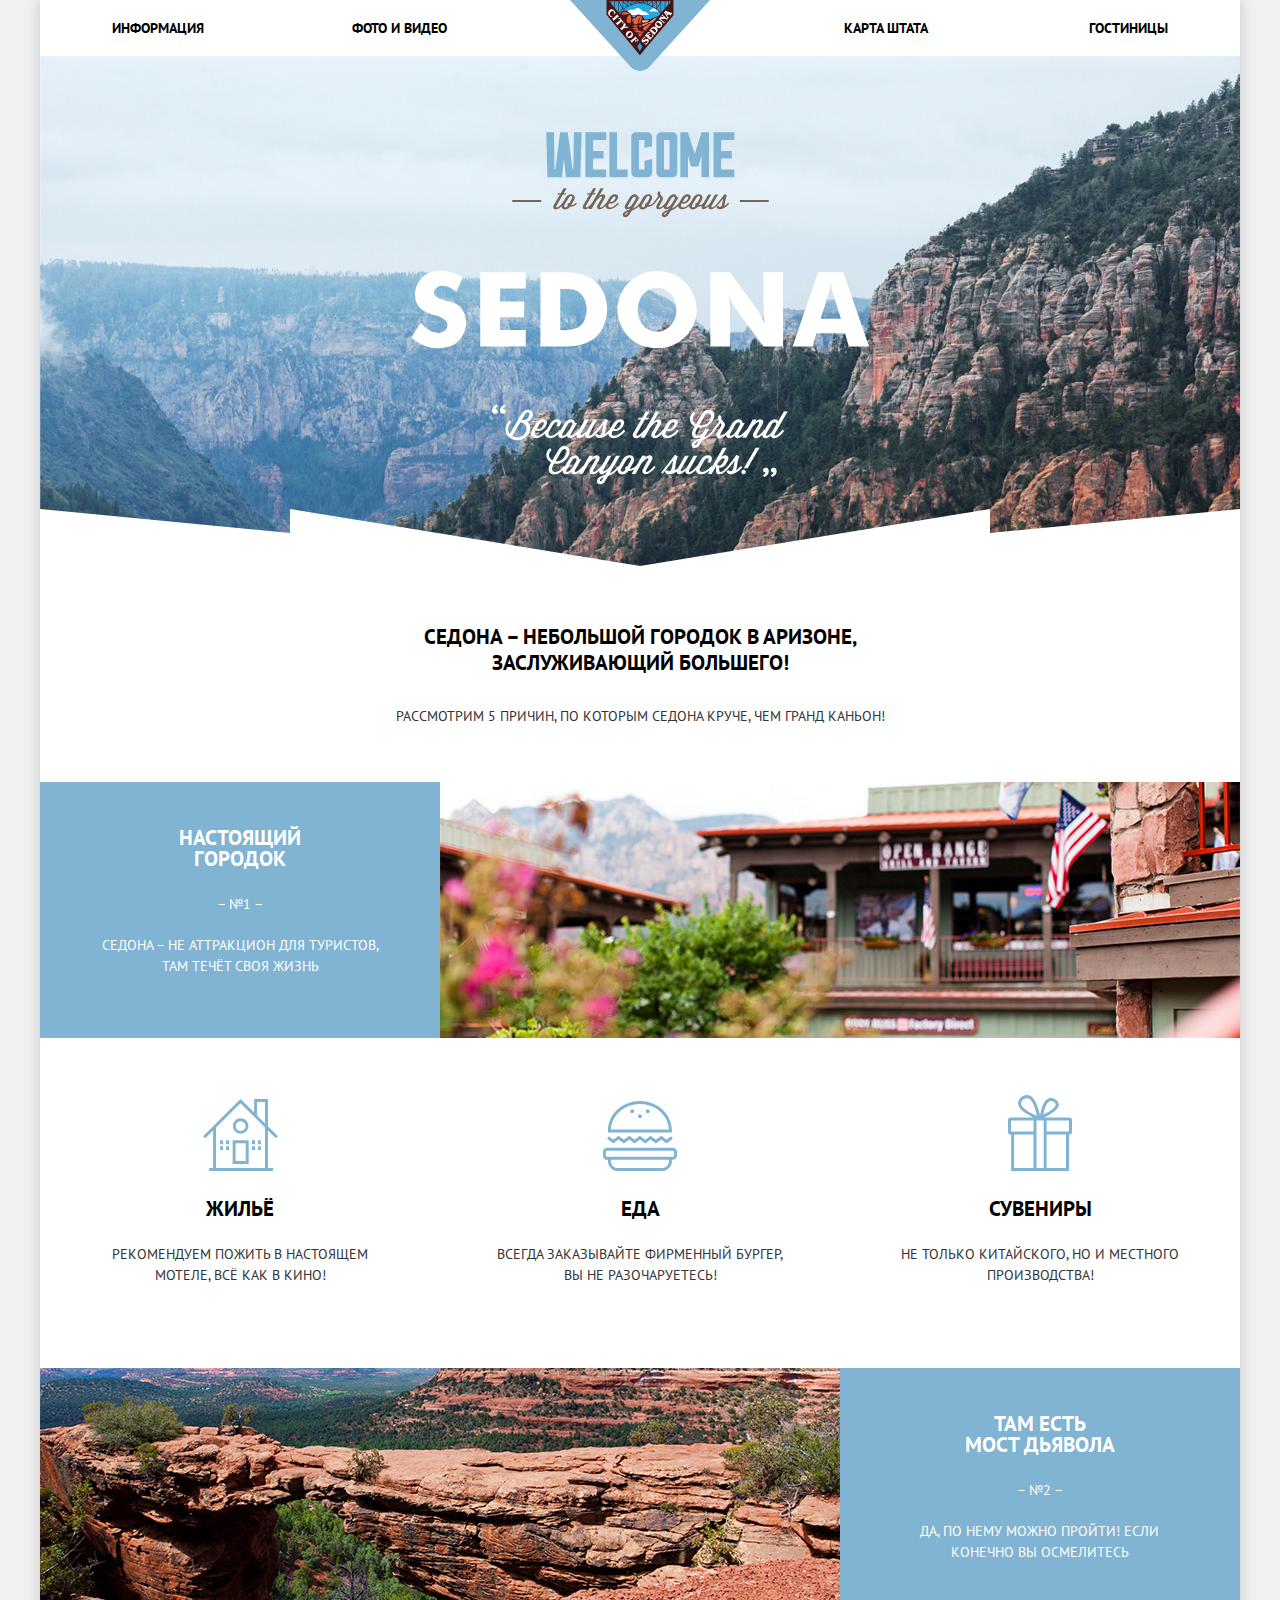
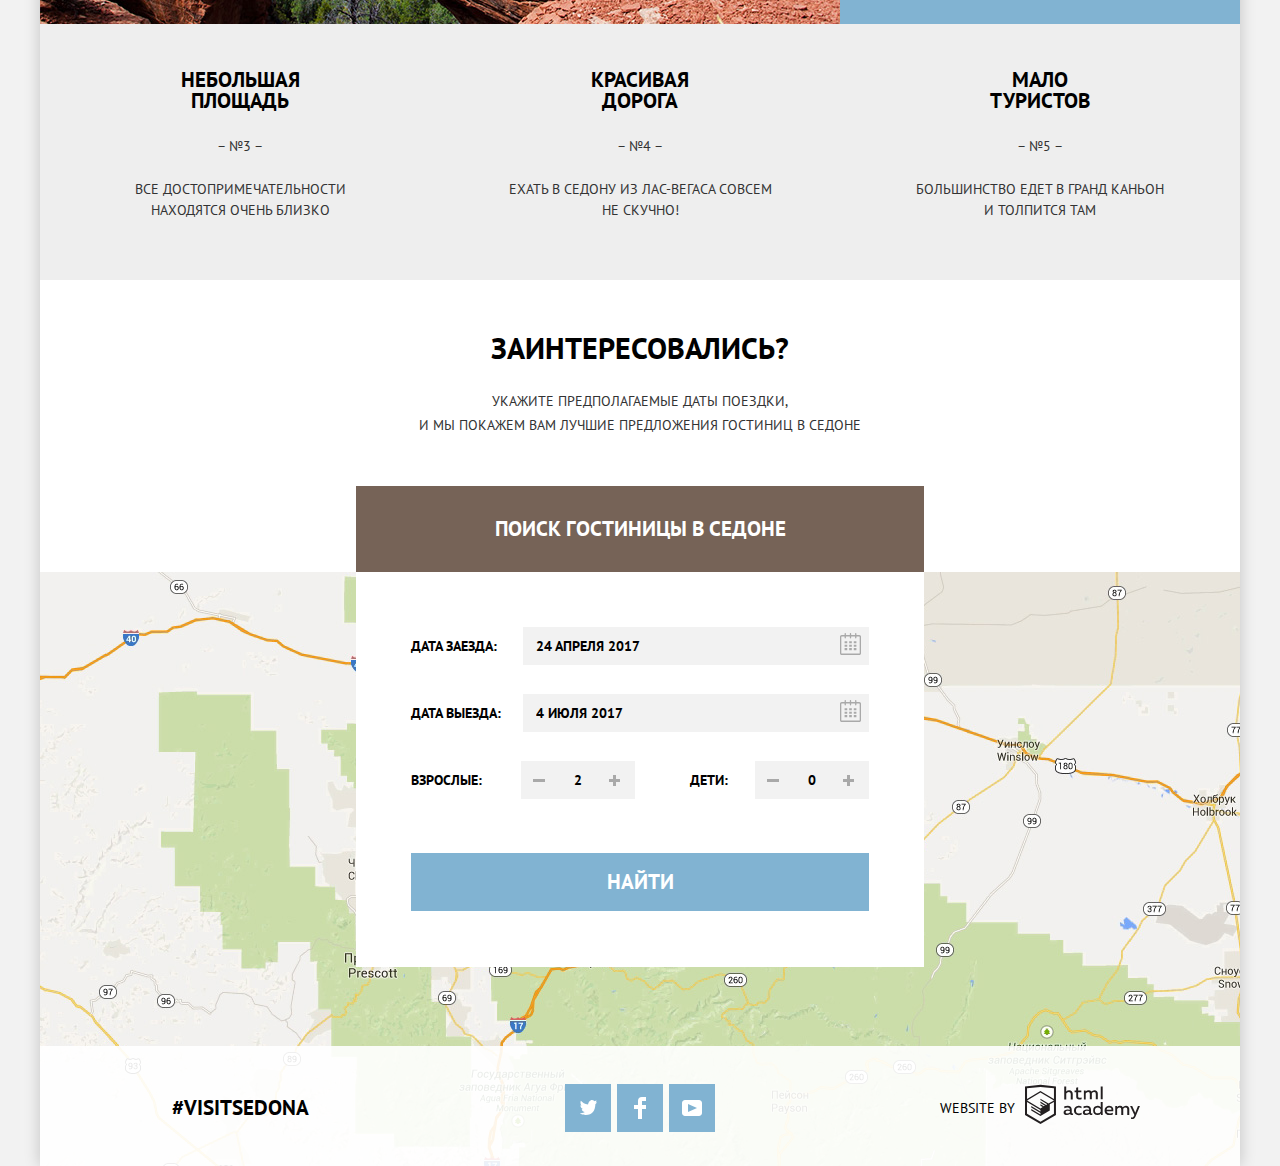
==== commit 3bd2e6ba: "Приводит в соответствие с макетом" ====
--- a/index.html
+++ b/index.html
@@ -72,12 +72,12 @@
             <li class="feature-item feature-united">
               <h2>Красивая дорога</h2>
               <span>–  №4 –</span>
-              <p>Ехать в Седону из Лас-Вегаса совсем не скучно!</p>
+              <p>Ехать в Седону из Лас&#8209;Вегаса совсем не скучно!</p>
             </li>
             <li class="feature-item feature-united">
               <h2>Мало туристов</h2>
               <span>–  №5 –</span>
-              <p>Большинство едет в Гранд Каньон и толпится там</p>
+              <p>Большинство едет в Гранд Каньон и&nbsp;толпится там</p>
             </li>
           </ol>
         </section>
--- a/css/style.css
+++ b/css/style.css
@@ -137,14 +137,14 @@
 .general-info {
   width: 576px;
   margin: 0 auto;
-  padding-top: 60px;
-  padding-bottom: 50px;
+  padding-top: 58px;
+  padding-bottom: 53px;
 
   text-align: center;
 }
 
 .general-info h1 {
-  margin-bottom: 25px;
+  margin-bottom: 27px;
   margin-top: 0;
 
   font-size: 21px;
@@ -263,11 +263,6 @@
   text-align: center;
 }
 
-/*.services-item:not(:nth-child(2)) {
-  margin-left: 6%;
-  margin-right: 6%;
-}*/
-
 .services-item h3 {
   position: relative;
   margin: 0;
@@ -277,7 +272,7 @@
 .services-item h3::before {
   content: "";
   position: absolute;
-  bottom: 45px;
+  bottom: 48px;
   left: 50%;
 }
 
@@ -322,21 +317,14 @@
 }
 
 .feature-united h2 {
-  margin: 0;
+  width: 130px;
+  margin: 0 auto;
   margin-bottom: 25px;
-  padding-left: 15%;
-  padding-right: 15%;
-}
-
-.feature-united:nth-child(4) h2,
-.feature-united:nth-child(5) h2 {
-  padding-left: 22%;
-  padding-right: 22%;
 }
 
 .feature-united span {
   display: block;
-  margin-bottom: 25px;
+  margin-bottom: 22px;
 }
 
 .feature-united p {
@@ -360,7 +348,7 @@
 
 .search-hotel b {
   display: block;
-  margin-bottom: 25px;
+  margin-bottom: 23px;
 
   font-size: 30px;
   line-height: 36px;
@@ -368,7 +356,7 @@
 }
 
 .search-hotel > p {
-  margin-bottom: 50px;
+  margin-bottom: 49px;
 
   font-weight: normal;
   color: #333333;
@@ -403,8 +391,9 @@
 .modal {
   box-sizing: border-box;
   position: absolute;
+  z-index: 10;
   left: 50%;
-  top: 295px;
+  top: 292px;
   margin-left: -284px;
 
   width: 568px;
@@ -594,13 +583,17 @@
 
 .map {
   width: 100%;
-
-  text-align: center;
+  height: 594px;
+  overflow: hidden;
 }
 
 .map img {
   display: block;
-  height: auto;
+  position: relative;
+  left: 50%;
+  transform: translateX(-50%);
+  height: 594px;
+  min-width: 1200px;
 }
 
 /*Внутренняя страница*/
@@ -610,8 +603,8 @@
   min-height: 165px;
   padding-left: 6%;
   padding-right: 6%;
-  padding-top: 25px;
-  padding-bottom: 25px;
+  padding-top: 26px;
+  padding-bottom: 26px;
 
   color: #ffffff;
 
@@ -648,6 +641,7 @@
 }
 
 .hotel-filter .hotel-feature {
+  width: 150px;
   margin-right: 10%;
 }
 
@@ -660,7 +654,7 @@
   margin-bottom: 0;
 }
 
-.hotel-filter-option::after {
+.filter-checkbox::after {
   content: "";
   position: absolute;
   width: 27px;
@@ -671,16 +665,19 @@
   background: url("../img/checkbox-off.svg") no-repeat;
 }
 
-.filter-input-checkbox:checked + .hotel-filter-option::after {
+.filter-input-checkbox:checked + .filter-checkbox::after {
   background: url("../img/checkbox-on.svg") no-repeat;
 }
 
 .fieldset-wrapper {
   margin-left: auto;
+  width: 34%;
+  /*width: 220px;*/
+  max-width: 318px;
 }
 
 .fieldset-wrapper legend {
-  margin-bottom: 10px;
+  margin-bottom: 13px;
 }
 
 .price-range {
@@ -710,8 +707,10 @@
 
 .price-range label {
   display: inline-block;
-  width: 90px;
-  padding-left: 65px;
+  width: 80px;
+  max-width: 27%;
+  padding-top: 3px;
+  padding-left: 21%;
 
   font-size: 14px;
   line-height: 21px;
@@ -721,11 +720,12 @@
 
 .price-range .price-filter {
   width: 50px;
+  max-width: 50%;
   margin: 0;
 
   font-size: 14px;
   line-height: 21px;
-  text-align: center;
+  text-align: left;
   color: #ffffff;
 
   background-color: transparent;
@@ -735,7 +735,7 @@
 .range-controls {
   position: relative;
 
-  margin-bottom: 32px;
+  margin-bottom: 35px;
 }
 
 .price-range-button {
@@ -782,8 +782,13 @@
 
 .hotel-filter-button {
   display: block;
-  margin: 0 auto;
-  padding: 4px 32px;
+  max-width: 50%;
+  margin: 0;
+  margin-left: 27%;
+  padding-top: 5px;
+  padding-bottom: 5px;
+  padding-left: 10.5%;
+  padding-right: 10.5%;
 
   font-size: 14px;
   line-height: 21px;
@@ -931,7 +936,7 @@
 
   width: 100%;
   padding-top: 25px;
-  padding-bottom: 25px;
+  padding-bottom: 30px;
   padding-left: 6%;
   padding-right: 6%;
 
@@ -939,7 +944,7 @@
 }
 
 .hotels-found-info {
-  margin-left: 32px;
+  margin-left: 31px;
 
   vertical-align: center;
 }
@@ -951,7 +956,7 @@
 
 .hotels-brief-info {
   display: flex;
-  margin-bottom: 12px;
+  margin-bottom: 14px;
 }
 
 .hotels-found-info a {
@@ -976,7 +981,7 @@
 
 .hotels-found-img {
   order: -1;
-  margin-top: 5px;
+  margin-top: 6px;
 }
 
 .hotels-found-img img {
@@ -993,7 +998,7 @@
   width: 18px;
   height: 17px;
   margin-top: 5px;
-  margin-bottom: 45px;
+  margin-bottom: 47px;
 
   background-image: url("../img/star.svg");
   background-repeat: no-repeat;
@@ -1020,7 +1025,7 @@
 
 .rating {
   display: block;
-  padding: 3px 15px;
+  padding: 3px 14px;
 
   background-color: #f2f2f2;
 }
@@ -1034,7 +1039,7 @@
 
 .details-button {
   display: inline-block;
-  padding: 3px 15px;
+  padding: 3px 16px;
 
   background-color: #81b3d2;
 }
@@ -1053,8 +1058,8 @@
 .book-button {
   display: inline-block;
   height: 21px;
-  padding: 3px 15px;
-  margin-left: 3px;
+  padding: 3px 16px;
+  margin-left: 4px;
 
   background-color: #766357;
 }
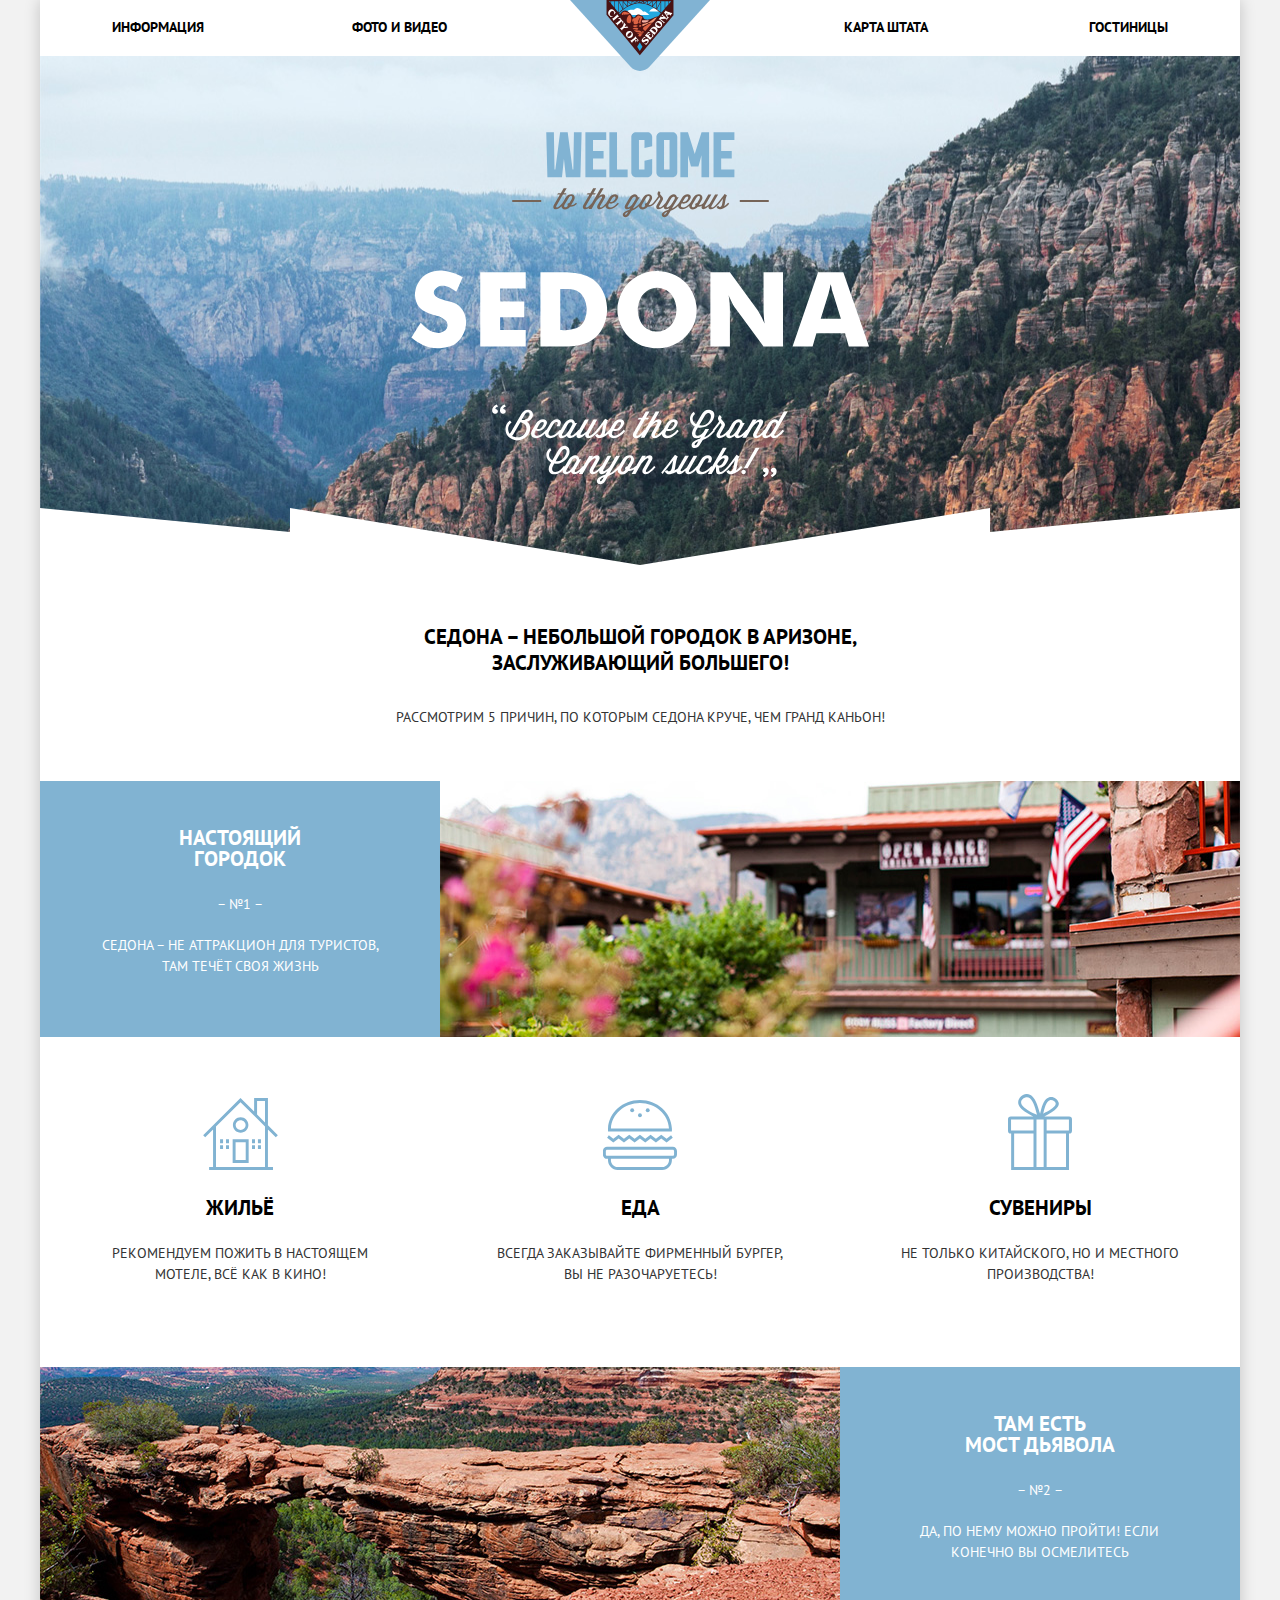
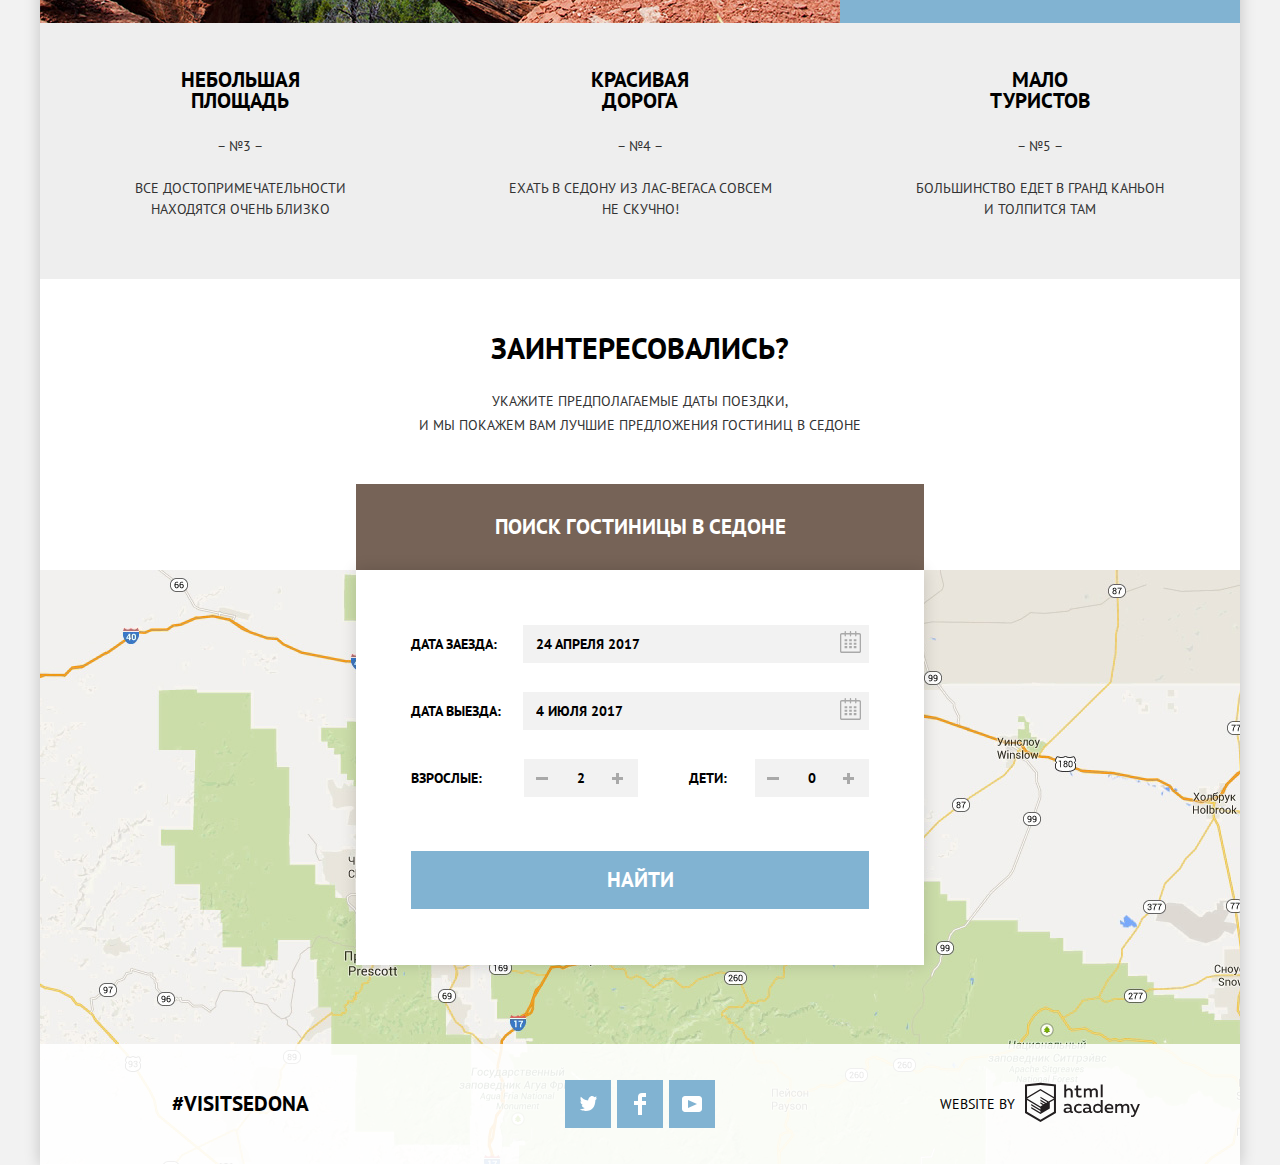
==== commit 7cfe1d36: "Дорабатывает для проверки на допуск" ====
--- a/index.html
+++ b/index.html
@@ -21,7 +21,7 @@
         </nav>
       </header>
       <main class="container">
-        <section class="intro" style="background-color: rgba(129, 179, 210, 0.5);">
+        <section class="intro">
           <img class="intro-text" src="img/intro-welcome.svg" alt="Добро пожаловать в Седону" width="459" height="353">
         </section>
         <section class="general-info">
--- a/css/style.css
+++ b/css/style.css
@@ -68,11 +68,13 @@
 .main-nav-list {
   display: flex;
   justify-content: space-between;
+  flex-wrap: wrap;
   align-items: center;
   margin: 0;
   padding: 0;
-  width: 100%;
-  height: 56px;
+  padding-top: 14px;
+  padding-bottom: 16px;
+  width: 100%;
 
   list-style: none;
 }
@@ -117,7 +119,7 @@
 .intro {
   width: 100%;
   padding-top: 76px;
-  padding-bottom: 75px;
+  padding-bottom: 74px;
 
   text-align: center;
 
@@ -128,23 +130,24 @@
   background-repeat: no-repeat;
   background-position:
   center bottom,
-  center top;
+  center 29%;
   background-size:
   100% 57px,
   cover;
+  background-clip: padding-box;
 }
 
 .general-info {
   width: 576px;
   margin: 0 auto;
-  padding-top: 58px;
-  padding-bottom: 53px;
+  padding-top: 59px;
+  padding-bottom: 51px;
 
   text-align: center;
 }
 
 .general-info h1 {
-  margin-bottom: 27px;
+  margin-bottom: 28px;
   margin-top: 0;
 
   font-size: 21px;
@@ -200,7 +203,7 @@
   box-sizing: border-box;
   width: 33.3334%;
   height: 256px;
-  padding-top: 45px;
+  padding-top: 46px;
   padding-left: 4%;
   padding-right: 4%;
 }
@@ -309,7 +312,7 @@
   box-sizing: border-box;
   width: 33.3334%;
   min-height: 256px;
-  padding-top: 45px;
+  padding-top: 46px;
   padding-left: 5%;
   padding-right: 5%;
 
@@ -324,7 +327,7 @@
 
 .feature-united span {
   display: block;
-  margin-bottom: 22px;
+  margin-bottom: 21px;
 }
 
 .feature-united p {
@@ -336,8 +339,7 @@
 
   box-sizing: border-box;
   width: 568px;
-  min-height: 292px;
-  padding-top: 50px;
+  padding-top: 51px;
   margin: 0 auto;
 
   text-align: center;
@@ -356,7 +358,8 @@
 }
 
 .search-hotel > p {
-  margin-bottom: 49px;
+  margin: 0;
+  margin-bottom: 14px;
 
   font-weight: normal;
   color: #333333;
@@ -364,8 +367,10 @@
 
 .search-button {
   width: 568px;
-  height: 86px;
+  margin-top: 33px;
   padding: 0;
+  padding-top: 30px;
+  padding-bottom: 30px;
 
   font-size: 21px;
   font-weight: bold;
@@ -393,7 +398,7 @@
   position: absolute;
   z-index: 10;
   left: 50%;
-  top: 292px;
+  top: 100%;
   margin-left: -284px;
 
   width: 568px;
@@ -403,6 +408,7 @@
   text-align: left;
 
   background-color: #ffffff;
+  box-shadow: 0 0 15px 0 rgba(0, 0, 0, 0.15);
 }
 
 .search-hotel-form {
@@ -440,12 +446,16 @@
   border: none;
 }
 
+.search-form-item input::-ms-clear {
+    display: none;
+}
+
 .item-half-width {
-  width: 49%;
+  width: 49.5%;
 }
 
 .item-half-width:last-of-type label {
-  margin-left: 45px;
+  margin-left: 47px;
 }
 
 .item-half-width input {
@@ -520,7 +530,7 @@
 
 .search-form-item input:focus {
   background-color: #ffffff;
-  border: 2px solid #e5e5e5;
+  box-shadow: inset 0 0 0 2px #e5e5e5;
 }
 
 .search-form-calendar {
@@ -554,7 +564,7 @@
 }
 
 .modal-search-button {
-  width: 458px;
+  width: 100%;
   height: 58px;
   padding: 0;
   margin-top: 25px;
@@ -611,7 +621,8 @@
   background-color: #81b3d2;
   background-image: url("../img/filter-background.jpg");
   background-repeat: no-repeat;
-  background-position: 0 -290px;
+  background-position: 0 50%;
+  background-size: cover;
 }
 
 .hotel-filter {
@@ -669,22 +680,37 @@
   background: url("../img/checkbox-on.svg") no-repeat;
 }
 
+.filter-input-checkbox:disabled + .filter-checkbox::after {
+  background: url("../img/checkbox-off-disabled.svg") no-repeat;
+}
+
+.filter-input-checkbox:checked:disabled + .filter-checkbox::after {
+  background: url("../img/checkbox-on-disabled.svg") no-repeat;
+}
+
+.filter-input-checkbox:focus + .filter-checkbox {
+  outline: 2px solid rgba(255, 255, 255, 0.6);
+  outline-offset: 3px;
+}
+
 .fieldset-wrapper {
   margin-left: auto;
   width: 34%;
-  /*width: 220px;*/
   max-width: 318px;
 }
 
 .fieldset-wrapper legend {
-  margin-bottom: 13px;
+  margin-bottom: 11px;
 }
 
 .price-range {
   position: relative;
-
-  height: 29px;
+  display: flex;
+  justify-content: flex-start;
+
   margin-bottom: 20px;
+  padding-top: 5px;
+  padding-bottom: 5px;
 
   font-size: 0;
 
@@ -705,22 +731,36 @@
   transform: translate(-50%, -50%);
 }
 
+.price-range-wrapper {
+  display: flex;
+  justify-content: center;
+  width: 50%;
+}
+
 .price-range label {
-  display: inline-block;
-  width: 80px;
-  max-width: 27%;
-  padding-top: 3px;
-  padding-left: 21%;
+  display: block;
 
   font-size: 14px;
   line-height: 21px;
-
-  vertical-align: middle;
-}
-
-.price-range .price-filter {
-  width: 50px;
-  max-width: 50%;
+}
+
+.price-range-from {
+  padding-left: 4px;
+}
+
+.price-range-from input {
+  width: 11px;
+}
+
+.price-range-to {
+  padding-left: 7px;
+}
+
+.price-range-to input {
+  width: 33px;
+}
+
+.price-filter-input {
   margin: 0;
 
   font-size: 14px;
@@ -735,7 +775,7 @@
 .range-controls {
   position: relative;
 
-  margin-bottom: 35px;
+  margin-bottom: 32px;
 }
 
 .price-range-button {
@@ -782,13 +822,12 @@
 
 .hotel-filter-button {
   display: block;
-  max-width: 50%;
   margin: 0;
   margin-left: 27%;
-  padding-top: 5px;
+  padding-top: 6px;
   padding-bottom: 5px;
-  padding-left: 10.5%;
-  padding-right: 10.5%;
+  padding-left: 35px;
+  padding-right: 32px;
 
   font-size: 14px;
   line-height: 21px;
@@ -814,7 +853,7 @@
   width: 88%;
   padding-left: 6%;
   padding-right: 6%;
-  padding-top: 30px;
+  padding-top: 29px;
   padding-bottom: 30px;
 
   font-size: 21px;
@@ -822,7 +861,7 @@
   font-weight: bold;
   color: #000000;
 
-  box-shadow: 0 1px 1px 0 #e4e4e4;
+  border-bottom:1px solid #e4e4e4;
 }
 
 .hotels-sort-wrapper > p {
@@ -895,12 +934,16 @@
   width: 11px;
   height: 10px;
   margin-right: 12px;
+
+  vertical-align: top;
 }
 
 .sort-order-down a {
   display: inline-block;
   width: 11px;
   height: 10px;
+
+  vertical-align: top;
 }
 
 .sort-order-up a:hover path,
@@ -936,11 +979,11 @@
 
   width: 100%;
   padding-top: 25px;
-  padding-bottom: 30px;
+  padding-bottom: 29px;
   padding-left: 6%;
   padding-right: 6%;
 
-  box-shadow: 0 1px 1px 0 #e4e4e4;;
+  border-bottom: 1px solid #e4e4e4;
 }
 
 .hotels-found-info {
@@ -1042,6 +1085,8 @@
   padding: 3px 16px;
 
   background-color: #81b3d2;
+
+  vertical-align: top;
 }
 
 .details-button:hover,
@@ -1062,6 +1107,8 @@
   margin-left: 4px;
 
   background-color: #766357;
+
+  vertical-align: top;
 }
 
 .book-button:hover,
@@ -1084,8 +1131,8 @@
   align-items: center;
   flex-wrap: wrap;
   width: 100%;
-  padding-top: 38px;
-  padding-bottom: 34px;
+  padding-top: 35px;
+  padding-bottom: 36px;
 
   background-color: rgba(255, 255, 255, 0.9);
 }
@@ -1155,8 +1202,6 @@
   align-items: center;
   width: 33%;
   margin: 0;
-
-  text-align: center;
 }
 
 .footer-copyright span {
@@ -1164,6 +1209,10 @@
 
   line-height: 26px;
   color: #000000;
+}
+
+.main-footer-logo {
+  margin-top: 3px;
 }
 
 .main-footer-logo svg {
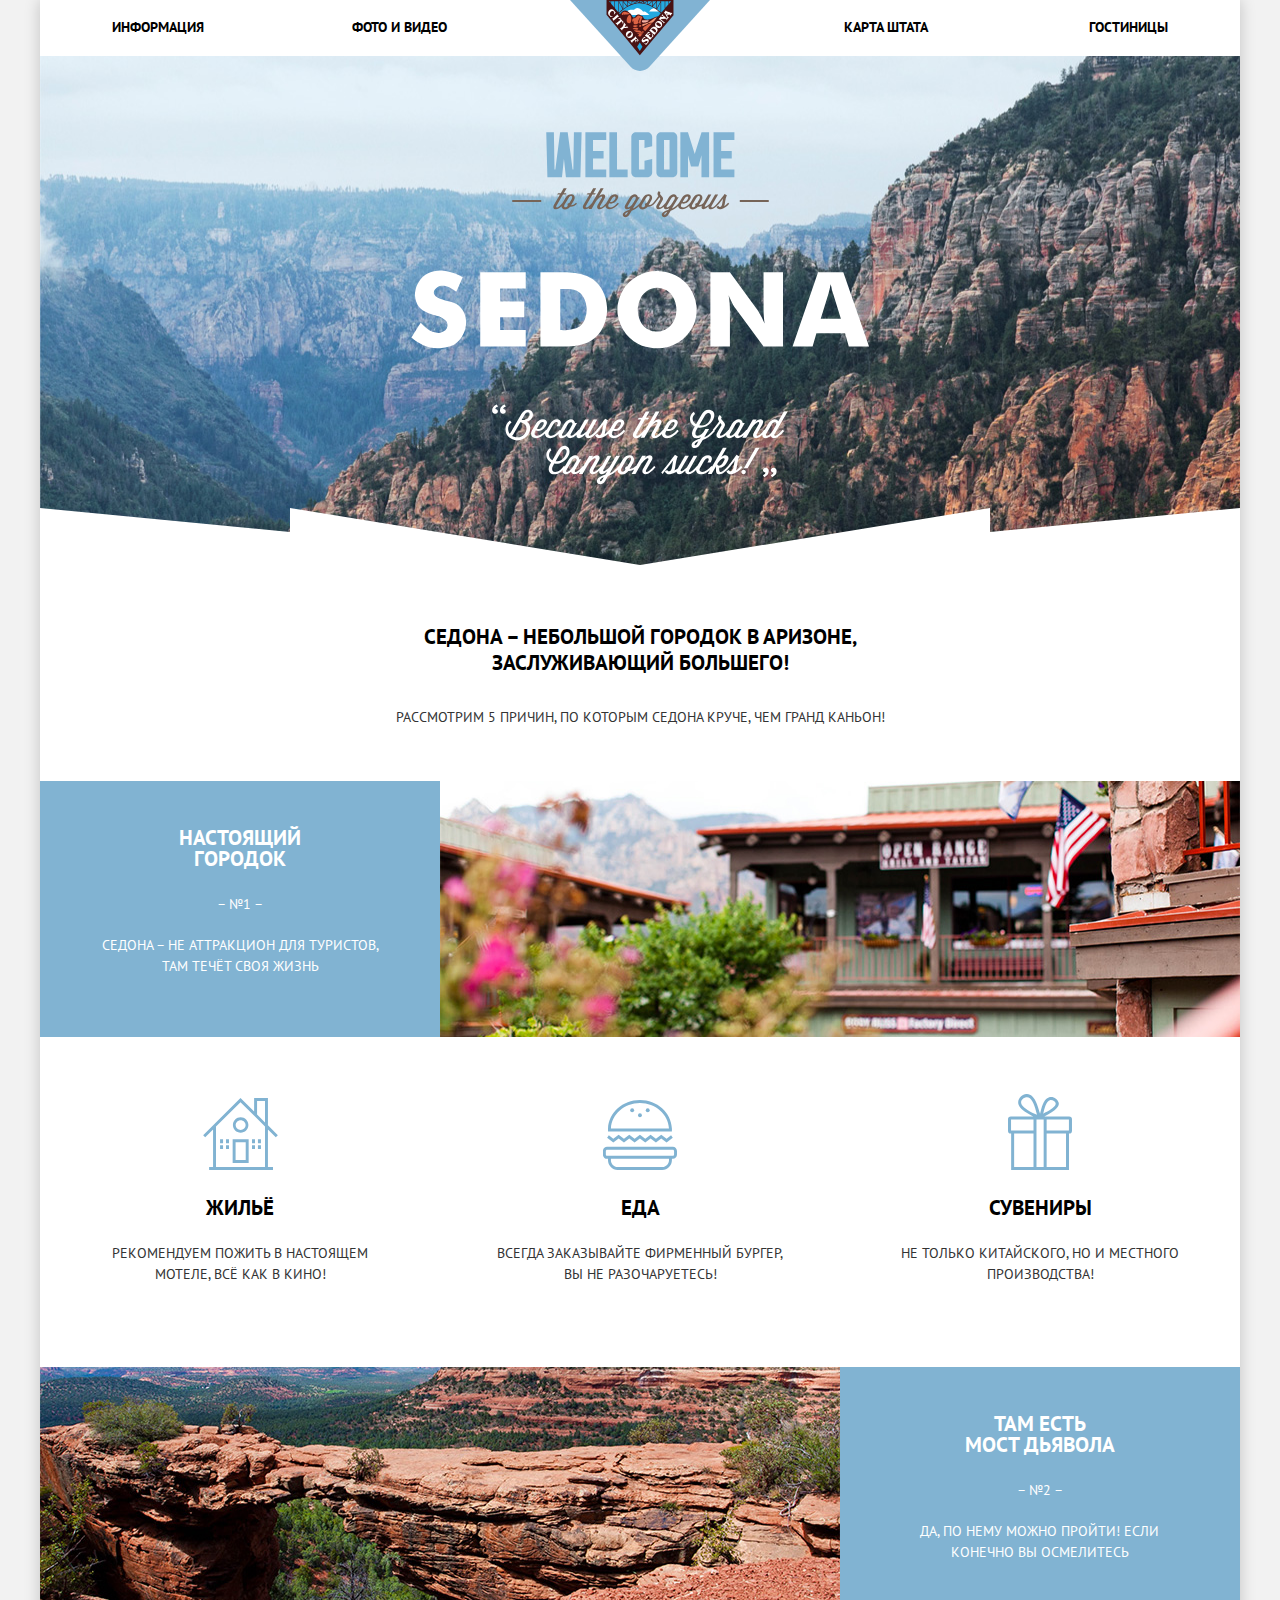
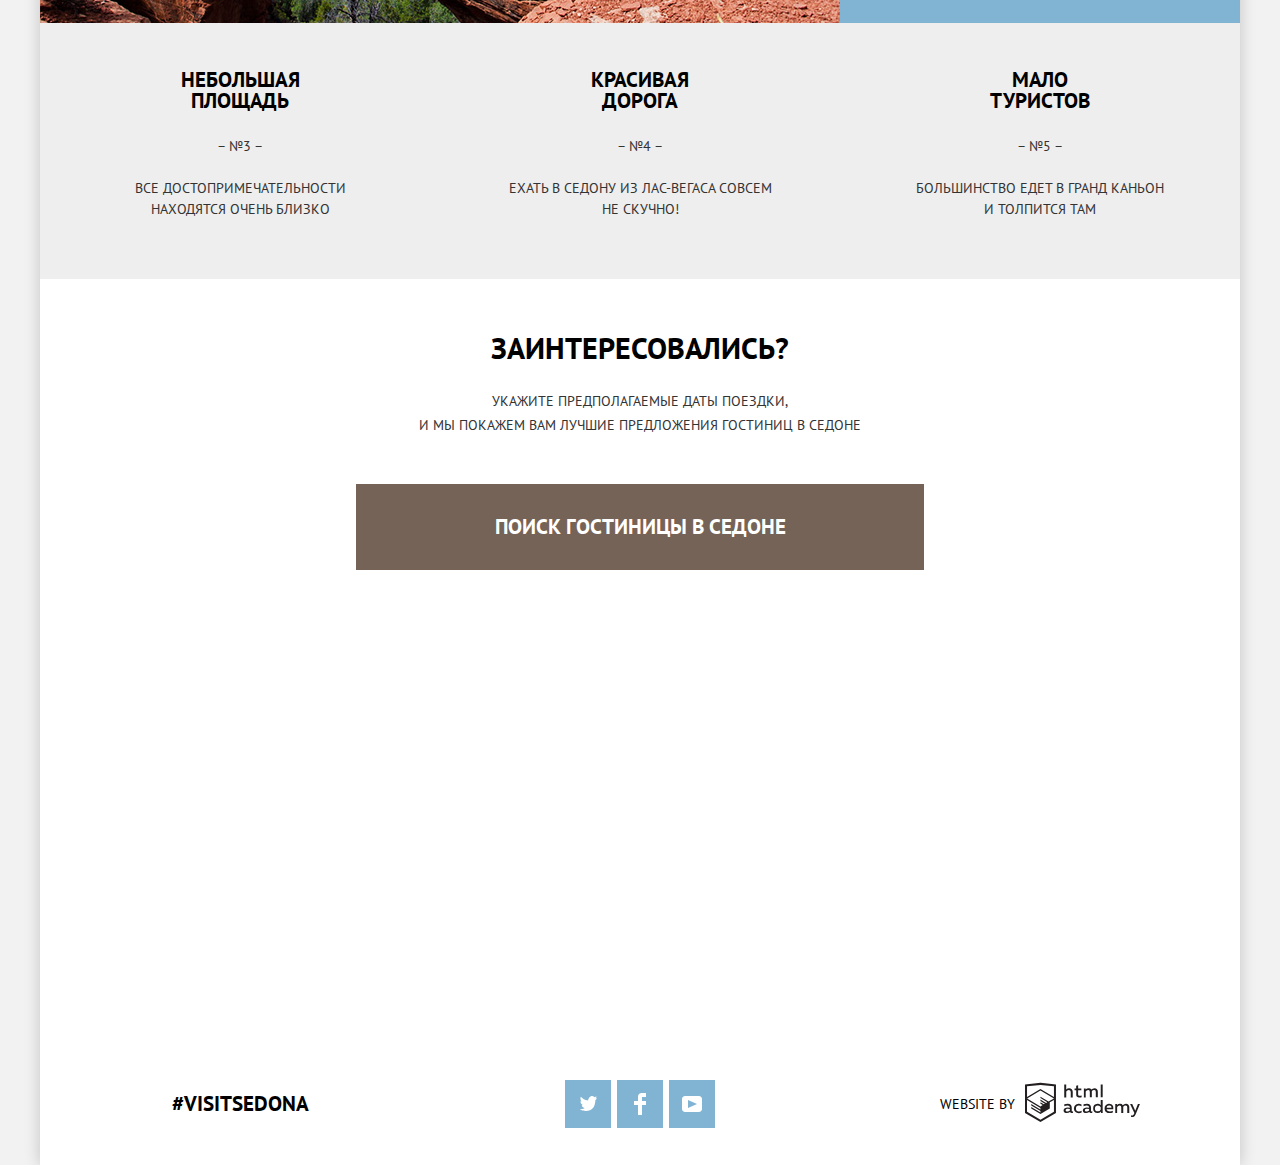
==== commit 57ff9e81: "Добавляет скрипт и базовую оптимизацию" ====
--- a/index.html
+++ b/index.html
@@ -5,7 +5,7 @@
     <title>HTML Academy: Седона</title>
     <link href="https://fonts.googleapis.com/css?family=PT+Sans:400,700&amp;subset=cyrillic" rel="stylesheet">
     <link href="css/normalize.css" rel="stylesheet">
-    <link href="css/style.css" rel="stylesheet">
+    <link href="css/style.min.css" rel="stylesheet">
   </head>
   <body>
     <div class="wrapper">
@@ -130,6 +130,7 @@
         </section>
         <section class="map">
           <h2 class="visually-hidden">Как сюда добраться</h2>
+          <iframe src="https://www.google.com/maps/embed?pb=!1m18!1m12!1m3!1d498612.0576764532!2d-112.01583060164403!3d34.81513001532661!2m3!1f0!2f0!3f0!3m2!1i1024!2i768!4f13.1!3m3!1m2!1s0x872da132f942b00d%3A0x5548c523fa6c8efd!2z0KHQtdC00L7QvdCwLCDQkNGA0LjQt9C-0L3QsCA4NjMzNiwg0KHQqNCQ!5e0!3m2!1sru!2sru!4v1536516528580" width="1200" height="594" style="border:0" allowfullscreen></iframe>
           <img src="img/map.jpg" alt="Карта дорог, ведущих к Седоне" width="1200" height="594">
         </section>
       </main>
@@ -165,5 +166,8 @@
         </p>
       </footer>
     </div>
+
+    <script src="js/search-form.min.js"></script>
+
   </body>
 </html>
--- a/css/style.min.css
+++ b/css/style.min.css
@@ -0,0 +1 @@
+body{margin:0;padding:0;font-family:"PT Sans",Arial,sans-serif;font-size:14px;line-height:21px;color:#333;text-transform:uppercase;background-color:#f2f2f2}.wrapper{max-width:1200px;min-width:768px;margin:0 auto;background-color:#fff;-webkit-box-shadow:0 0 15px 0 rgba(0,0,0,.2);box-shadow:0 0 15px 0 rgba(0,0,0,.2)}a{text-decoration:none}img{max-width:100%;height:auto}.visually-hidden:not(:focus):not(:active),input[type=checkbox].visually-hidden,input[type=radio].visually-hidden{position:absolute;width:1px;height:1px;margin:-1px;border:0;padding:0;white-space:nowrap;-webkit-clip-path:inset(100%);clip-path:inset(100%);clip:rect(0 0 0 0);overflow:hidden}.main-header{position:relative;width:100%;margin:0;background-color:#fff}.main-header-logo{position:absolute;left:50%;margin-left:-70px}.main-nav{line-height:26px;font-weight:700;color:#000}.main-nav-list{display:-webkit-box;display:-ms-flexbox;display:flex;-webkit-box-pack:justify;-ms-flex-pack:justify;justify-content:space-between;-ms-flex-wrap:wrap;flex-wrap:wrap;-webkit-box-align:center;-ms-flex-align:center;align-items:center;margin:0;padding:0;padding-top:14px;padding-bottom:16px;width:100%;list-style:none}.main-nav-list a{color:#000}.main-nav-list a:hover,.main-nav-list a:focus{color:#81b3d2}.main-nav-list a:active{color:rgba(0,0,0,.3)}.main-nav-current a{color:#766357}.main-nav-item{width:20%}.main-nav-item:nth-child(1){padding-left:6%}.main-nav-item:nth-child(3){margin-left:auto;text-align:right}.main-nav-item:nth-child(4){text-align:right;padding-right:6%}.intro{width:100%;padding-top:76px;padding-bottom:74px;text-align:center;background-color:rgba(129,179,210,.5);background-image:url(../img/intro-mask.svg),url(../img/background-photo.jpg);background-repeat:no-repeat;background-position:center bottom,center 29%;background-size:100% 57px,cover;background-clip:padding-box}.general-info{width:576px;margin:0 auto;padding-top:59px;padding-bottom:51px;text-align:center}.general-info h1{margin-bottom:28px;margin-top:0;font-size:21px;line-height:26px;font-weight:700;color:#000;background-color:#fff}.general-info p{margin-bottom:0;line-height:26px}.features-list{width:100%;margin:0;text-align:center;color:#333}.features-list ol{display:-webkit-box;display:-ms-flexbox;display:flex;-ms-flex-wrap:wrap;flex-wrap:wrap;margin:0;padding-left:0;list-style:none}.features-list h2,.features-list h3{font-size:21px;color:#000}.feature-separate{width:100%;display:-webkit-box;display:-ms-flexbox;display:flex;-webkit-box-pack:start;-ms-flex-pack:start;justify-content:flex-start;-ms-flex-wrap:wrap;flex-wrap:wrap;color:#fff;background-color:#81b3d2}.feature-description{-webkit-box-sizing:border-box;box-sizing:border-box;width:33.3334%;min-height:256px;padding-top:46px;padding-left:4%;padding-right:4%}.feature-description h2{margin:0;margin-bottom:25px}.feature-separate:first-child h2{padding-left:15%;padding-right:15%}.feature-description span{display:block;margin-bottom:20px}.feature-separate:nth-child(2) .feature-description{-webkit-box-ordinal-group:2;-ms-flex-order:1;order:1}.feature-separate h2{color:#fff}.feature-image{width:66.6666%;height:256px;overflow:hidden}.feature-image img{position:relative;top:50%;-webkit-transform:translateY(-50%);-ms-transform:translateY(-50%);transform:translateY(-50%);width:100%;height:auto}.services-list{width:100%;min-height:330px;-webkit-box-sizing:border-box;box-sizing:border-box;display:-webkit-box;display:-ms-flexbox;display:flex;padding-top:160px;padding-left:0;padding-right:0;list-style:none;background-color:#fff}.services-item{width:33.3334%;text-align:center}.services-item h3{position:relative;margin:0;margin-bottom:25px}.services-item h3::before{content:"";position:absolute;bottom:48px;left:50%}.services-item:nth-child(1) h3::before{width:75px;height:72px;margin-left:-37px;background:url(../img/icon-1.svg) no-repeat 0 0}.services-item:nth-child(2) h3::before{width:74px;height:70px;margin-left:-37px;background:url(../img/icon-2.svg) no-repeat 0 0}.services-item:nth-child(3) h3::before{width:64px;height:76px;margin-left:-32px;background:url(../img/icon-3.svg) no-repeat 0 0}.services-list p{margin:0;padding-left:14%;padding-right:14%;color:#333}.feature-united{-webkit-box-sizing:border-box;box-sizing:border-box;width:33.3334%;min-height:256px;padding-top:46px;padding-left:5%;padding-right:5%;background-color:#eee}.feature-united h2{width:130px;margin:0 auto;margin-bottom:25px}.feature-united span{display:block;margin-bottom:21px}.feature-united p{margin:0}.search-hotel{position:relative;z-index:11;-webkit-box-sizing:border-box;box-sizing:border-box;width:568px;padding-top:51px;margin:0 auto;text-align:center;line-height:24px;font-weight:700;color:#000}.search-hotel b{display:block;margin-bottom:23px;font-size:30px;line-height:36px;font-weight:700}.search-hotel>p{margin:0;margin-bottom:14px;font-weight:400;color:#333}.search-button{width:568px;margin-top:33px;padding:0;padding-top:30px;padding-bottom:30px;font-size:21px;font-weight:700;line-height:26px;text-transform:uppercase;color:#fff;text-align:center;background-color:#766357;border:0}.search-button:hover,.search-button:focus{background-color:#604e43}.search-button:active{color:rgba(255,255,255,.3);background-color:#503e33}@-webkit-keyframes modal-show{0%{-webkit-transform:translate(0,-20%);transform:translate(0,-20%);opacity:0}to{-webkit-transform:translate(0,0);transform:translate(0,0);opacity:1}}@keyframes modal-show{0%{-webkit-transform:translate(0,-20%);transform:translate(0,-20%);opacity:0}to{-webkit-transform:translate(0,0);transform:translate(0,0);opacity:1}}@-webkit-keyframes shake{0%,to{-webkit-transform:translateX(0);transform:translateX(0)}10%,30%,50%,70%,90%{-webkit-transform:translateX(-10px);transform:translateX(-10px)}20%,40%,60%,80%{-webkit-transform:translateX(10px);transform:translateX(10px)}}@keyframes shake{0%,to{-webkit-transform:translateX(0);transform:translateX(0)}10%,30%,50%,70%,90%{-webkit-transform:translateX(-10px);transform:translateX(-10px)}20%,40%,60%,80%{-webkit-transform:translateX(10px);transform:translateX(10px)}}.modal{display:none;-webkit-box-sizing:border-box;box-sizing:border-box;position:absolute;z-index:10;left:50%;top:100%;margin-left:-284px;width:568px;min-height:395px;padding:55px;text-align:left;background-color:#fff;-webkit-box-shadow:0 0 15px 0 rgba(0,0,0,.15);box-shadow:0 0 15px 0 rgba(0,0,0,.15);-webkit-animation-name:modal-hide;animation-name:modal-hide;-webkit-animation-duration:1s;animation-duration:1s;-webkit-animation-fill-mode:forwards;animation-fill-mode:forwards}.modal-show{display:block;z-index:-1;-webkit-animation-name:modal-show;animation-name:modal-show;-webkit-animation-duration:1s;animation-duration:1s;-webkit-animation-fill-mode:forwards;animation-fill-mode:forwards}.modal-error{-webkit-animation:shake .6s;animation:shake .6s}.search-hotel-form{-webkit-box-sizing:border-box;box-sizing:border-box;display:-webkit-box;display:-ms-flexbox;display:flex;-ms-flex-wrap:wrap;flex-wrap:wrap;-webkit-box-pack:justify;-ms-flex-pack:justify;justify-content:space-between}.search-form-item{position:relative;display:-webkit-box;display:-ms-flexbox;display:flex;-webkit-box-align:center;-ms-flex-align:center;align-items:center;width:100%;margin:0;margin-bottom:29px;line-height:26px}.search-form-item input{width:333px;height:38px;padding:0;padding-left:13px;margin-left:auto;font-size:14px;font-weight:700;line-height:26px;text-transform:uppercase;background-color:#f2f2f2;border:0}.search-form-item input::-ms-clear{display:none}.item-half-width{width:49.5%}.item-half-width:last-of-type label{margin-left:47px}.item-half-width input{width:38px;padding-left:0;margin-left:0;text-align:center}.amount-button{position:relative;width:38px;height:38px;padding:0;border:0;background-color:#f2f2f2}.amount-less{margin-left:auto}.amount-less::before{content:"";position:absolute;top:18px;left:12px;width:12px;height:3px;background-color:#a9a9a9}.amount-more::before{content:"";position:absolute;top:18px;left:12px;width:11px;height:3px;background-color:#a9a9a9}.amount-more::after{content:"";position:absolute;top:14px;left:16px;width:3px;height:11px;background-color:#a9a9a9}.amount-more:hover::after,.amount-more:hover::before,.amount-more:focus::after,.amount-more:focus::before,.amount-less:hover::before,.amount-less:focus::before{background-color:#000}.amount-more:active::after,.amount-more:active::before,.amount-less:active::before{background-color:#81b3d2}.search-form-item input:hover{background-color:#ebebeb}.search-form-item input:focus{background-color:#fff;-webkit-box-shadow:inset 0 0 0 2px #e5e5e5;box-shadow:inset 0 0 0 2px #e5e5e5}.search-form-calendar{position:absolute;width:38px;height:38px;top:0;right:0;padding:0;background-color:transparent;border:0}.search-form-calendar svg{fill:rgba(0,0,0,.3)}.search-form-calendar:hover svg,.search-form-calendar:focus svg{fill:#333}.search-form-calendar:active svg{fill:#81b3d2}.modal-search-button{width:100%;height:58px;padding:0;margin-top:25px;font-size:21px;line-height:26px;font-weight:700;text-transform:uppercase;text-align:center;color:#fff;background-color:#81b3d2;border:0}.modal-search-button:hover,.modal-search-button:focus{background-color:#669ec0}.modal-search-button:active{color:rgba(255,255,255,.3);background-color:#5496bd}.map{width:100%;height:594px;overflow:hidden}.map iframe{width:100%}.map img{display:block;position:relative;left:50%;-webkit-transform:translateX(-50%);-ms-transform:translateX(-50%);transform:translateX(-50%);height:594px;min-width:1200px}.hotel-filters{width:88%;min-height:165px;padding-left:6%;padding-right:6%;padding-top:26px;padding-bottom:26px;color:#fff;background-color:#81b3d2;background-image:url(../img/filter-background.jpg);background-repeat:no-repeat;background-position:0 50%;background-size:cover}.hotel-filter{display:-webkit-box;display:-ms-flexbox;display:flex;-webkit-box-pack:justify;-ms-flex-pack:justify;justify-content:space-between;-webkit-box-align:start;-ms-flex-align:start;align-items:flex-start;width:100%}.hotel-filter fieldset{margin:0;padding:0;border:0}.hotel-filter legend{margin-bottom:25px;font-size:16px;font-weight:700}.hotel-filter ul{margin:0;list-style:none}.hotel-filter .hotel-feature{width:150px;margin-right:10%}.hotel-filter-option{position:relative;margin-bottom:25px}.hotel-filter-option:last-child{margin-bottom:0}.filter-checkbox::after{content:"";position:absolute;width:27px;height:23px;left:-40px;top:-2px;background:url(../img/checkbox-off.svg) no-repeat}.filter-input-checkbox:checked+.filter-checkbox::after{background:url(../img/checkbox-on.svg) no-repeat}.filter-input-checkbox:disabled+.filter-checkbox::after{background:url(../img/checkbox-off-disabled.svg) no-repeat}.filter-input-checkbox:checked:disabled+.filter-checkbox::after{background:url(../img/checkbox-on-disabled.svg) no-repeat}.filter-input-checkbox:focus+.filter-checkbox{outline:2px solid rgba(255,255,255,.6);outline-offset:3px}.fieldset-wrapper{margin-left:auto;width:34%;max-width:318px}.fieldset-wrapper legend{margin-bottom:11px}.price-range{position:relative;display:-webkit-box;display:-ms-flexbox;display:flex;-webkit-box-pack:start;-ms-flex-pack:start;justify-content:flex-start;margin-bottom:20px;padding-top:5px;padding-bottom:5px;font-size:0;border:2px solid #fff;border-radius:2px}.price-range::after{content:"";position:absolute;top:50%;left:50%;width:2px;height:22px;background-color:#fff;-webkit-transform:translate(-50%,-50%);-ms-transform:translate(-50%,-50%);transform:translate(-50%,-50%)}.price-range-wrapper{display:-webkit-box;display:-ms-flexbox;display:flex;-webkit-box-pack:center;-ms-flex-pack:center;justify-content:center;width:50%}.price-range label{display:block;font-size:14px;line-height:21px}.price-range-from{padding-left:4px}.price-range-from input{width:11px}.price-range-to{padding-left:7px}.price-range-to input{width:33px}.price-filter-input{height:23px;margin:0;font-size:14px;line-height:21px;text-align:left;color:#fff;background-color:transparent;border:0}.range-controls{position:relative;margin-bottom:32px}.price-range-button{-webkit-box-sizing:content-box;box-sizing:content-box;position:absolute;top:-9px;width:4px;height:4px;padding:0;background-color:#ababab;border:8px solid #fff;border-radius:50%;-webkit-box-shadow:0 2px 1px 0 rgba(0,1,1,.2);box-shadow:0 2px 1px 0 rgba(0,1,1,.2);cursor:pointer}.price-range-button:hover{-webkit-transform:scale(1.1);-ms-transform:scale(1.1);transform:scale(1.1)}.button-from{left:0}.button-to{left:80%}.range-controls .scale{height:2px;background-color:rgba(255,255,255,.3)}.price-range-line{width:80%;height:2px;background-color:#fff}.hotel-filter-button{display:block;margin:0;margin-left:27%;padding-top:6px;padding-bottom:5px;padding-left:35px;padding-right:32px;font-size:14px;line-height:21px;text-transform:uppercase;color:#fff;background-color:transparent;border:2px solid #fff;border-radius:2px}.hotel-filter-button:hover,.hotel-filter-button:focus{color:#000;background-color:#fff}.hotels-sort-wrapper{display:-webkit-box;display:-ms-flexbox;display:flex;-webkit-box-pack:justify;-ms-flex-pack:justify;justify-content:space-between;-webkit-box-align:baseline;-ms-flex-align:baseline;align-items:baseline;width:88%;padding-left:6%;padding-right:6%;padding-top:29px;padding-bottom:30px;font-size:21px;line-height:26px;font-weight:700;color:#000;border-bottom:1px solid #e4e4e4}.hotels-sort-wrapper>p{margin:0;margin-right:48px}.hotels-found ul{list-style:none}.hotels-found-list{padding:0}.hotels-sort{display:-webkit-box;display:-ms-flexbox;display:flex;margin-right:auto;-webkit-box-flex:1;-ms-flex-positive:1;flex-grow:1;font-size:12px;line-height:18px;font-weight:400}.hotels-sort p{margin:0}.hotels-sort-list{display:-webkit-box;display:-ms-flexbox;display:flex;-ms-flex-pack:distribute;justify-content:space-around;margin:0;padding-left:5px}.hotels-sort-function{padding-left:33px}.hotels-sort-list a{color:rgba(0,0,0,.3);border-bottom:2px dotted #81b3d2}.hotels-sort-list a:hover,.hotels-sort-list a:focus{color:#81b3d2}.hotels-sort-list a:active{color:#000;border-bottom:none}.sort-active a{color:#81b3d2;border-bottom:none}.hotels-sort-order{display:-webkit-box;display:-ms-flexbox;display:flex;margin:0;margin-left:auto;padding:0}.sort-order-up a{display:inline-block;width:11px;height:10px;margin-right:12px;vertical-align:top}.sort-order-down a{display:inline-block;width:11px;height:10px;vertical-align:top}.sort-order-up a:hover path,.sort-order-down a:hover path,.sort-order-up a:focus path,.sort-order-down a:focus path{fill:#231f20}.sort-order-up a:active path,.sort-order-down a:active path,.sort-order-up a:active path,.sort-order-down a:active path{fill:#81b3d2}.hotels-sort-order a.current path{fill:#81b3d2}.hotels-found-list{display:-webkit-box;display:-ms-flexbox;display:flex;-webkit-box-orient:vertical;-webkit-box-direction:normal;-ms-flex-direction:column;flex-direction:column;-webkit-box-align:start;-ms-flex-align:start;align-items:flex-start;width:100%;margin:0}.hotels-found-item{-webkit-box-sizing:border-box;box-sizing:border-box;display:-webkit-box;display:-ms-flexbox;display:flex;-webkit-box-align:start;-ms-flex-align:start;align-items:flex-start;width:100%;padding-top:25px;padding-bottom:29px;padding-left:6%;padding-right:6%;border-bottom:1px solid #e4e4e4}.hotels-found-info{margin-left:31px;vertical-align:center}.hotels-found-info h3{margin:0;margin-bottom:8px}.hotels-brief-info{display:-webkit-box;display:-ms-flexbox;display:flex;margin-bottom:14px}.hotels-found-info a{font-size:21px;font-weight:700;line-height:26px;color:#000}a.hotels-found-heading:hover,a.hotels-found-heading:focus{color:#81b3d2}a.hotels-found-heading:active{color:rgba(0,0,0,.3)}.hotels-found-type{min-width:114px}.hotels-found-img{-webkit-box-ordinal-group:0;-ms-flex-order:-1;order:-1;margin-top:6px}.hotels-found-img img{display:block}.hotels-found-rating{margin-left:auto;color:#666}.stars{width:18px;height:17px;margin-top:5px;margin-bottom:47px;background-image:url(../img/star.svg);background-repeat:no-repeat;margin-left:auto}.stars-4{width:87px;background-repeat:space}.stars-3{width:64px;background-repeat:space}.stars-2{width:41px;background-repeat:space}.rating{display:block;padding:3px 14px;background-color:#f2f2f2}.hotels-found-buttons a{font-size:14px;line-height:21px;text-align:center;color:#fff}.details-button{display:inline-block;padding:3px 16px;background-color:#81b3d2;vertical-align:top}.details-button:hover,.details-button:focus{background-color:#669ec0}.details-button:active{color:rgba(255,255,255,.3);background-color:#5496bd}.book-button{display:inline-block;height:21px;padding:3px 16px;margin-left:4px;background-color:#766357;vertical-align:top}.book-button:hover,.book-button:focus{background-color:#604e43}.book-button:active{color:rgba(255,255,255,.3);background-color:#503e33}.main-footer{display:-webkit-box;display:-ms-flexbox;display:flex;-ms-flex-pack:distribute;justify-content:space-around;-webkit-box-align:center;-ms-flex-align:center;align-items:center;-ms-flex-wrap:wrap;flex-wrap:wrap;width:100%;padding-top:35px;padding-bottom:36px;background-color:rgba(255,255,255,.9)}.main-footer-index{position:relative;margin-top:-120px}.footer-social{width:33%;text-align:center}.footer-social ul{display:-webkit-box;display:-ms-flexbox;display:flex;-webkit-box-pack:center;-ms-flex-pack:center;justify-content:center;margin:0;padding:0;list-style:none}.footer-social li:not(:last-child){margin-right:6px}.social-button{display:-webkit-box;display:-ms-flexbox;display:flex;-webkit-box-align:center;-ms-flex-align:center;align-items:center;-webkit-box-pack:center;-ms-flex-pack:center;justify-content:center;width:46px;height:48px;background-color:#81b3d2}.social-button:hover,.social-button:focus{background-color:#669ec0}.social-button:active{background-color:#5496bd}.social-button:active path{fill:rgba(255,255,255,.3)}.footer-hashtag{width:33%;margin:0;text-align:center;font-size:21px;font-weight:700;line-height:26px;text-transform:uppercase;color:#000}.footer-copyright{display:-webkit-box;display:-ms-flexbox;display:flex;-webkit-box-pack:center;-ms-flex-pack:center;justify-content:center;-webkit-box-align:center;-ms-flex-align:center;align-items:center;width:33%;margin:0}.footer-copyright span{margin-right:10px;line-height:26px;color:#000}.main-footer-logo{margin-top:3px}.main-footer-logo svg{fill:#231f20}.main-footer-logo:hover svg,.main-footer-logo:focus svg{fill:#81b3d2}.main-footer-logo:active svg{fill:#bdbbbc}
